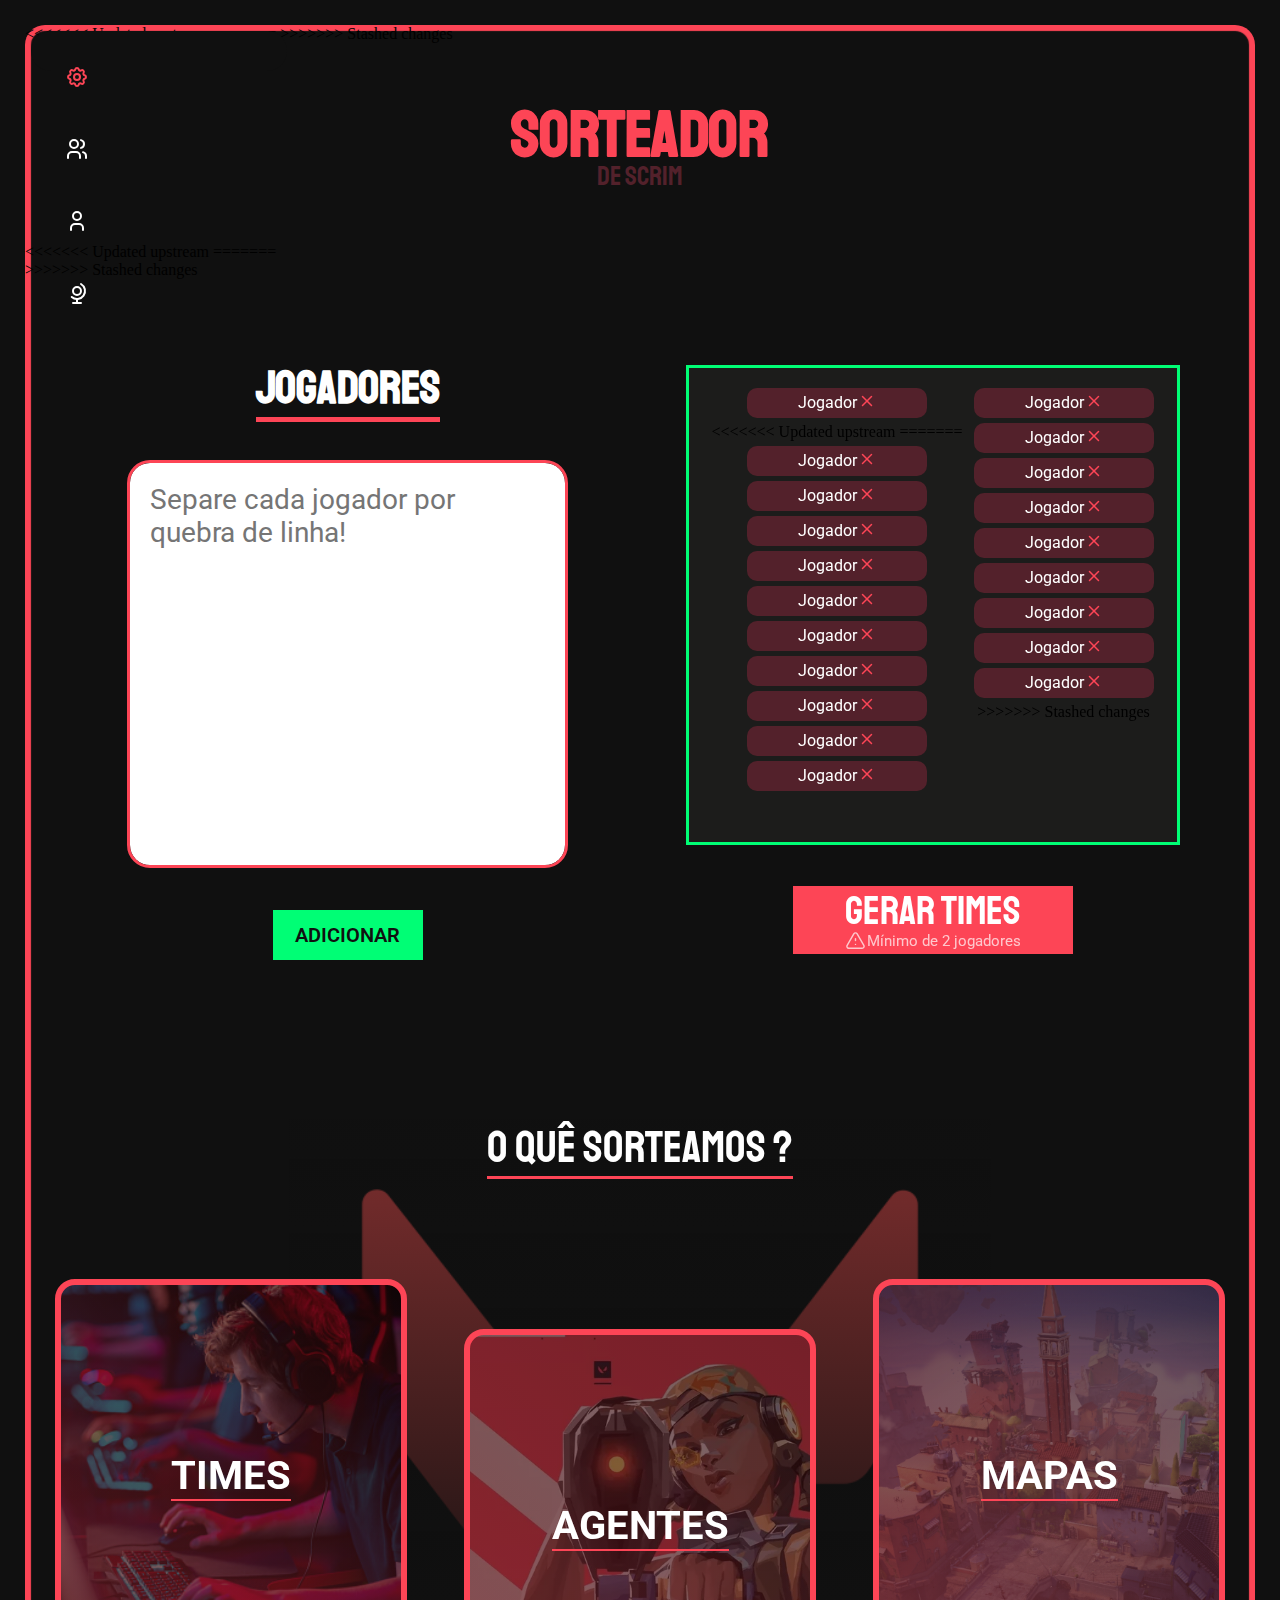
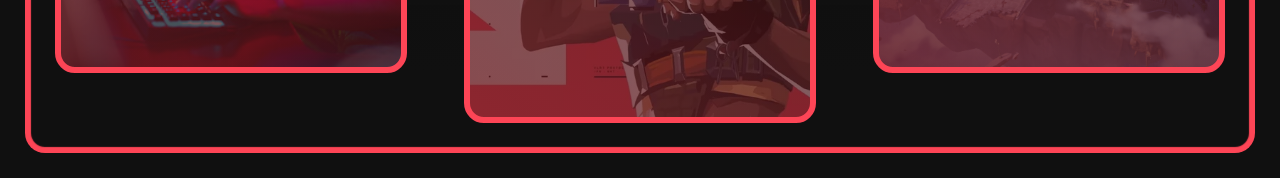
==== index.html @ 14101150 "1.3" ====
<!DOCTYPE html>
<html lang="pt-br">
<head>

<!-- Link css -->
    <link rel="stylesheet" href="styles/style.css">
<!-- link css -->    
<<<<<<< Updated upstream
=======
<!-- link js -->
    <script defer src="script.js"></script>
<!-- link js -->
>>>>>>> Stashed changes

    <meta charset="UTF-8">
    <meta http-equiv="X-UA-Compatible" content="IE=edge">
    <meta name="viewport" content="width=device-width, initial-scale=1.0">
    <title>Sorteador</title>

</head>
<body>
        <header>
            <div id="titulo">
                <h1>SORTEADOR</h1>
                <p>DE SCRIM</p>
            </div><!-- titulo -->
        </header>
<<<<<<< Updated upstream
=======

        <nav>
            <div id="menu">
                <button id="btn-mobile" >
                    <span id="hamburguer"></span>
                </button>
                <ul>
                    <li id="configuracao" class="icons">
                        <img src="Assets/icons/settings.svg" alt="ícone de configuração">
                        <p>Configurações</p>
                    </li><!-- configuracao -->
                    <li id="jogarores-menu" class="icons">
                        <a href="">
                            <img src="Assets/icons/users.svg" alt="ícone de jogadores">
                            <p>Sorteador de jogadores</p>
                        </a>
                    </li><!-- jogadores-menu -->
                    
                    <li id="agentes-menu" class="icons">
                        <a href="">
                            <img src="Assets/icons/user.svg" alt="ícone de agentes">
                            <p>Sorteador de agentes</p>
                        </a>
                    </li><!-- agentes-menu -->
                    <li id="mapas-menu" class="icons" >
                        <a href="">
                            <img src="Assets/icons/globe.svg" alt="ícone de mapa">
                            <p>Sorteador de mapas</p>
                        </a>
                    </li><!-- mapas-menu -->
                </ul>

            </div>
        </nav>

>>>>>>> Stashed changes
        <main>
            <section id="principal">
                <div id="container-jogadores">
                    <div id="add-player">
        
                        <div id="titulo-add">
                            <h2>JOGADORES</h2>
                        </div><!-- titulo-add -->
                        <div id="jogadores-add">
                            <textarea name="players-add" autofocus id="players-add" cols="30" rows="10" placeholder="Separe cada jogador por quebra de linha!"></textarea>
                        </div><!-- jogadores-add -->
                        <div id="button-add">
                            <input type="button" value="ADICIONAR">
                        </div><!-- button-add -->
                    </div><!-- add-player -->


                    <div id="player-list">
                        <div id="jogadores-adicionados">
                            <div id="grupo-jogadores">
                                <p>Jogador</p>
<<<<<<< Updated upstream
=======
                                <p>Jogador</p>
                                <p>Jogador</p>
                                <p>Jogador</p>
                                <p>Jogador</p>
                                <p>Jogador</p>
                                <p>Jogador</p>
                                <p>Jogador</p>
                                <p>Jogador</p>
                                <p>Jogador</p>
                                <p>Jogador</p>
                                <p>Jogador</p>
                                <p>Jogador</p>
                                <p>Jogador</p>
                                <p>Jogador</p>
                                <p>Jogador</p>
                                <p>Jogador</p>
                                <p>Jogador</p>
                                <p>Jogador</p>
                                <p>Jogador</p>
                                
>>>>>>> Stashed changes
                            </div><!-- grupo-jogadores-nomes -->
                        </div><!--jogadores-adicionados-->
                        <div id="button-gerar">
                            <button>
                                <p>GERAR TIMES</p>
                                <div id="button-gerar-limite">
                                    <span> <svg xmlns="http://www.w3.org/2000/svg" class="icon icon-tabler icon-tabler-alert-triangle" width="44" height="44" viewBox="0 0 24 24" stroke-width="1.5" stroke="#ffffff" fill="none" stroke-linecap="round" stroke-linejoin="round">
                                        <path stroke="none" d="M0 0h24v24H0z" fill="none"/>
                                        <path d="M12 9v2m0 4v.01" />
                                        <path d="M5 19h14a2 2 0 0 0 1.84 -2.75l-7.1 -12.25a2 2 0 0 0 -3.5 0l-7.1 12.25a2 2 0 0 0 1.75 2.75" />
                                      </svg> Mínimo de 2 jogadores</span>
                                </div>
                            </button>
                        </div>
                    </div><!-- player-list -->
                </div><!-- container-jogadores -->
            </section><!-- principal -->

            <section id="fazemos" > 
                <div id="container-fazemos">
                    <div id="titulo-fazemos">
                        <h2>O quê sorteamos ?</h2>
                    </div><!-- titulo-fazemos -->

                    <div id="cards">
                        <div id="times">
                            <div id="titulo-times">
                                <h3>TIMES</h3>
                            </div><!-- titulo-times -->
                        </div><!-- times -->
                        <div id="agentes">
                            <div id="titulo-agentes">
                                <h3>AGENTES</h3>
                            </div><!-- titulo-agentes -->
                        </div><!-- agentes -->
                        <div id="mapas">
                            <div id="titulo-mapas">
                                <h3>MAPAS</h3>
                            </div><!-- titulo-mapas -->
                        </div><!-- maps -->
                    </div><!-- cards -->


                </div><!-- container-fazemos -->
            </section><!-- fazemos -->
        </main>
</body>
</html>
---- styles/style.css ----
@charset "UTF-8";


@import url('https://fonts.googleapis.com/css2?family=Staatliches&display=swap');
/* font-family: 'Staatliches', cursive; */
@import url('https://fonts.googleapis.com/css2?family=Roboto:ital,wght@0,100;0,300;0,400;0,500;0,700;0,900;1,100;1,300;1,400;1,500;1,700;1,900&display=swap');
/* font-family: 'Roboto', sans-serif; */



:root { 
    /* palleta */
    --vermelho : #FD4556;
    --vermelho-escuro : #53212B;
    --verde : #00FE75;
    --preto : #101010;    
    --cinza : #1C1C1B;
    --preto-azulado : #20262E;

    /* fonte */
    --fonte-principal : 'Staatliches', cursive;
    --fonte-secundaria : 'Roboto', sans-serif;
}

*{
    margin: 0;
    padding: 0;
    box-sizing: border-box;
}


/* margem vermelha */

html {
    height: fit-content;
    width: 100vw;
    background-color: var(--preto);

    display: flex;
    justify-content: center;
    align-items: center;

    padding: 25px;
}

body {
    height: 100%;
    width: 100vw;

    position: relative;

    box-shadow: inset 0px 0px 1px 6px var(--vermelho);
    border-radius: 20px;

    display: flex;
    flex-direction: column;
}


/* ---- margem vermelha ---- */


/* header */

header {
    width: 100%;
    height: 200px;

    display: flex;
    align-items: center;
    justify-content: center;
}

    #titulo{
        display: flex;
        flex-direction: column;
        align-items: center;
        justify-content: center;
    }

    #titulo h1 {
        height: 65px;

        color: var(--vermelho);

        font-family: var(--fonte-principal);
        font-size: 65px;
<<<<<<< Updated upstream
=======
        font-weight: 400;
>>>>>>> Stashed changes
    }

    #titulo p {
        color: var(--vermelho-escuro);

        font-family: var(--fonte-principal);
        font-size: 27px;
    }

/* ---- header ---- */

/* nav */

nav {
    height: fit-content;
    width: fit-content;

    position: absolute;
    top: 6px;
    left: 6px;

    display: flex;
    flex-direction: row;
    align-items: center;

    border-radius: 20px;

    padding: 20px 20px;

    background-color: var(--preto);
}


nav ul{
    display: flex;
    flex-direction: column;
    align-items: flex-start;
    gap: 20px;
}

    #menu {
        display: flex;
        flex-direction: column;
        gap: 20px;

        height: 0px;

        transition: .4s;
    }

    ul a {
        display: flex;
        align-items: center;

        text-decoration: none;
        color: white;
    }

    .icons {
        display: flex;
        align-items: center;
        justify-content: center;

        color: white;
        
        font-family: var(--fonte-secundaria);
        font-size: 16px;
    } 


    .icons img {
        width: 24px;
        height: 24px;

        cursor: pointer;
        box-sizing: content-box;
        padding: 14px;

        transition: .4s;
    }

    .icons p {
        display: block;
        visibility: hidden;
    }

    .icons:hover img {
        height: 30px;
        width: 30px;


        transition: .4s;
    }

    .icons:hover p {
        font-size: 19px;

        transition: .4s;
    }

    #btn-mobile {
        display: none;
        width: 25px;
    }
    

/* ---- nav ---- */


/* main */

main {
    width: 100%;
    height: fit-content;

    padding: 80px 0px;

    display: flex;
    flex-direction: column;
    align-items: center;
    gap: 160px;
}

    /* section principal */

    #principal {
        max-width: 1920px;
        width: 100%;
        height: fit-content;

        display: flex;
        justify-content: center;
        align-items: center;
        flex-wrap: wrap;
    }

    #container-jogadores {
        max-width: 1170px;
        width: 100%;
        height: 600px;      

        display: flex;
        justify-content: center;
        align-items: center;
    }

    #add-player {
        height: 100%;
        width: 50%;

        display: flex;
        flex-direction: column;
        justify-content: center;
        align-items: center;
        gap: 41px;
    }

        #titulo-add h2{
            color: white;

            font-family: var(--fonte-principal);
            font-size: 46px;
<<<<<<< Updated upstream

            border-bottom: 5px solid var(--vermelho);
=======
            font-weight: 400;

            border-bottom: 5px solid var(--vermelho);

>>>>>>> Stashed changes
        }

        #jogadores-add textarea {
            width: 435px;
            height: 402px; 
            resize: none;

            color: rgb(78, 78, 78);

            font-size: 28px;
            font-family: var(--fonte-secundaria);
            font-weight: 400;

            padding: 20px;
            border-radius: 20px;
            border: none;
        }

        #jogadores-add textarea:focus {
            outline: 3px solid var(--vermelho);
        }

        #button-add input {
            width: 150px;
            height: 50px;

            background-color: var(--verde);
            color: var(--preto);

            font: 600 20px var(--fonte-secundaria);
            
            border: none;
            cursor: pointer;
            transition: .2s;
        }

        #button-add input:hover {
            background-color: var(--preto-azulado);
            color: white;
            transition: .2s;
        } 

        #button-add input:active {
            background-color: var(--preto);
            color: white;
            transition: .2s;
        }


    #player-list {
        height: 100%;
        width: 50%;

        display: flex;
        flex-direction: column;
        justify-content: center;
        align-items: center;
        gap: 41px;
    }
     
        #jogadores-adicionados {
            width: 494px;
            height: 480px;

            padding: 20px;

            background-color: var(--cinza);
            border: 3px solid var(--verde);
        }

        #grupo-jogadores {
            height: 100%;
            width: 100%;

            display: flex;
            flex-direction: column;
            align-items: center;
            flex-wrap: wrap;
            gap: 5px;
        }

        #grupo-jogadores p {
            width: 180px;
            min-width: 150px;
            height: 30px;

            font-family: var(--fonte-secundaria);
            font-size: 16px;

            background-color: var(--vermelho-escuro);
            color: white;

            display: flex;
            justify-content: center;
            align-items: center;

            padding: 7px;

            border-radius: 10px;

            gap: 1px;
        }

        #grupo-jogadores p::after {
            display: flex;
            align-items: center;
            justify-content: center;

            content: url(../Assets/icons/x.svg);
        }

        #grupo-jogadores img {
            height: 30px;
            width: 30px;
        }

        #button-gerar button {
            display: flex;
            flex-direction: column;
            align-items: center;
            justify-content: space-around;

            gap: 2px;

            width: 280px;
            height: 68px;

            background-color: var(--vermelho);

            border: none;
            cursor: pointer;
            transition: .2s;
        }

        #button-gerar p {
            height: 40px;

            color: white;

            font-family: var(--fonte-principal);
            font-size: 40px;
            transition: .2s;
        }

        #button-gerar span {
            display: flex;
            justify-content: center;
            align-items: center;

            color: white;

            font-weight: 400;
            font-family: var(--fonte-secundaria);
            font-size: 15px;

            opacity: 70%;
            transition: .2s;
        }

        #button-gerar svg {
            height: 23px;
            width: 23px;
            transition: .2s;
        }

        /* button hover */

        #button-gerar button:hover {
            background-color: rgb(224, 220, 211);
            transition: .2s;
        }

        #button-gerar:hover p{
<<<<<<< Updated upstream
            color: var(--preto-azulado);
            transition: .2s;
        }

        
        #button-gerar:hover span{
=======
>>>>>>> Stashed changes
            color: var(--preto-azulado);
            transition: .2s;
        }

<<<<<<< Updated upstream
=======
        
        #button-gerar:hover span{
            color: var(--preto-azulado);
            transition: .2s;
        }

>>>>>>> Stashed changes

        #button-gerar:hover svg {
            stroke: var(--preto-azulado);
            transition: .2s;
        }

        /* ---- button hover ---- */

        /* button active */

        #button-gerar button:active {
            background-color: black;
            transition: .2s;
        }

        #button-gerar:active p{
            color: white;
            transition: .2s;
        }

        
        #button-gerar:active span{
            color: white;
            transition: .2s;
        }

        #button-gerar:active svg {
            stroke: white;
            transition: .2s;
        }

        /* ---- button active ---- */

    /* ---- section principal ---- */


    /* section fazemos */

    #fazemos {
        width: 100%;
        height: fit-content;

        display: flex;
        justify-content: center;
        align-items: center;
    }


    #container-fazemos {
        height: fit-content;
        max-width: 1170px;
        width: 100%;


        gap: 100px;
        display: flex;
        flex-direction: column;
        align-items: center;
        justify-content: center;

        background: linear-gradient(0deg, #101010 , #10101088), url(../Assets/images/valorant.png);
        background-repeat: no-repeat;
        background-position: center;
        background-size: 60%;
    }

        #titulo-fazemos h2 {
            height: 60px;

            color: white;

            border-bottom: 3px solid var(--vermelho);

            font-family: var(--fonte-principal);
            font-size: 45px;
            font-weight: 400;
        }

        #cards {
            width: 100%;

            display: flex;
            align-items: center;
            justify-content: space-between;
            gap: 57px;
        }

            #times {
                height: 394px;
                width: 352px;

                display: flex;
                align-items: center;
                justify-content: center;

                background: linear-gradient(0deg, rgba(0, 0, 0, 0.33), rgba(0, 0, 0, 0.33)), linear-gradient(38.89deg, rgba(199, 52, 66, 0.7) 1.96%, rgba(0, 0, 0, 0.35) 102.38%), url(../Assets/images/player.jpg);
                background-repeat: no-repeat;
                background-position: center;
                background-size: 620px;

                border-radius: 20px;
                border: 6px solid var(--vermelho);

                transition: .8s;

                cursor: pointer;
            }

            #times:hover {
                background-size: 750px;

                transition: .8s;
            }

                #titulo-times h3{
                    color: white;

                    font-family: var(--fonte-secundaria);
                    font-size: 40px;

                    border-bottom: 2px solid var(--vermelho);

                    transition: .8s;
                }

                #times:hover > #titulo-times h3 {
<<<<<<< Updated upstream
                    font-size: 30px;
=======
                    font-size: 35px;
>>>>>>> Stashed changes
                    transition: .8s;
                }

            #agentes {
                height: 394px;
                width: 352px;

                margin-bottom: -100px;

                display: flex;
                align-items: center;
                justify-content: center;

                background: linear-gradient(0deg, rgba(0, 0, 0, 0.33), rgba(0, 0, 0, 0.33)), linear-gradient(38.89deg, rgba(199, 52, 66, 0.7) 1.96%, rgba(0, 0, 0, 0.35) 102.38%), url(../Assets/images/agent.png);
                background-repeat: no-repeat;
                background-position: center;
                background-size: 700px;

                border-radius: 20px;
                border: 6px solid var(--vermelho);

                transition: .8s;

                cursor: pointer;
            }

            #agentes:hover {
                background-size: 850px;

                transition: .8s;
            }

                #titulo-agentes h3{
                    color: white;

                    font-family: var(--fonte-secundaria);
                    font-size: 40px;

                    border-bottom: 2px solid var(--vermelho);

                    transition: .8s;
                }

                #agentes:hover > #titulo-agentes h3 {
                    font-size: 30px;
                    transition: .8s;
                }


            #mapas {
                height: 394px;
                width: 352px;

                display: flex;
                align-items: center;
                justify-content: center;

                background: linear-gradient(0deg, rgba(0, 0, 0, 0.33), rgba(0, 0, 0, 0.33)), linear-gradient(38.89deg, rgba(199, 52, 66, 0.7) 1.96%, rgba(0, 0, 0, 0.35) 102.38%), url(../Assets/images/mapa.png);
                background-repeat: no-repeat;
                background-position: center;
                background-size: 700px;

                border-radius: 20px;
                border: 6px solid var(--vermelho);

                transition: .8s;

                cursor: pointer;
            }

            #mapas:hover {
                background-size: 850px;

                transition: .8s;
            }

                #titulo-mapas h3{
                    color: white;

                    font-family: var(--fonte-secundaria);
                    font-size: 40px;

                    border-bottom: 2px solid var(--vermelho);

                    transition: .8s;
                }

                #mapas:hover > #titulo-mapas h3 {
                    font-size: 30px;
                    transition: .8s;
                }
    /* ---- section fazemos ---- */


    /* media queries */
    
    @media screen and (max-width: 1250px) {
        html {
            padding: 15px;
        }
      
        body {
            box-shadow: inset 0px 0px 1px 3px var(--vermelho);
            gap: 200px;
        }

        main {
            gap: 350px;
        }

        #principal {
            height: fit-content;
        }

        #container-jogadores {
            display: flex;
            flex-direction: column;

            gap: 40px;
        }

            #jogadores-add textarea {
                width: 100%;
                min-width: 330px;

                height: 300px;
                min-height: 300px;
            }

            #jogadores-adicionados {
                width: 100%;
                min-width: 330px;

                height: fit-content;
                min-height: 250px;
                max-height: 550px;
            }
            
                #grupo-jogadores p {
                    width: 140px;
                    min-width: 140px;
                    height: 30px;

                    font-size: 14px;
                }

    
<<<<<<< Updated upstream

=======
        #container-fazemos {
            background-size: 100%;
        }        
>>>>>>> Stashed changes

            #cards {
                flex-direction: column;
            }

                #times {
                    width: 50%;
                    min-width: 300px;
                }


                #agentes {
                    width: 50%;
                    min-width: 300px;

                    margin: 0;
                }

                #mapas {
                    width: 50%;
                    min-width: 300px;
                }



            #btn-mobile {
                display: flex;

                padding: .5rem 1rem ;

                font-size: 1rem;

                border: none;

                background: none;

                cursor: pointer;
            }    

            #hamburguer {
                width: 20px;
                transition: .4s;

                border-top: 2px solid var(--vermelho);
            }

            #hamburguer::after, #hamburguer::before {
                width: 20px;
                height: 2px;
                background-color: var(--vermelho);

                content: '';

                display: block;

                margin-top: 5px;
            }

            nav.active {
                width: 90%;
            }

            nav.active #hamburguer {
                border-top: transparent;
                transition: .4s;

                transition: .4s;
            }

            nav.active #hamburguer::before {
                transform: rotate(135deg);
                transition: .4s;
                position: relative;

                bottom: -3.5px;
            }

            nav.active #hamburguer::after {
                transform: rotate(-135deg);
                position: relative;
                transition: .4s;

                top: -3.5px;
            }

            nav ul {
                display: flex;
                flex-direction: column;
                align-items: flex-start;

                height: 0px;

                overflow-y: hidden;

                transition: .4s;
            }

            nav.active #menu {
                width: fit-content;
                height: 100%;

                transition: .4s;
            }

            nav.active ul {
                display: flex;
                align-items: flex-start;
                height: 280px;

                transition: .4s;
            }

            nav.active a {
                display: flex;
                align-items: center;
            }

            .icons p {
                visibility: visible;
            }
    }

    /* media queries */

/* ---- main ---- */
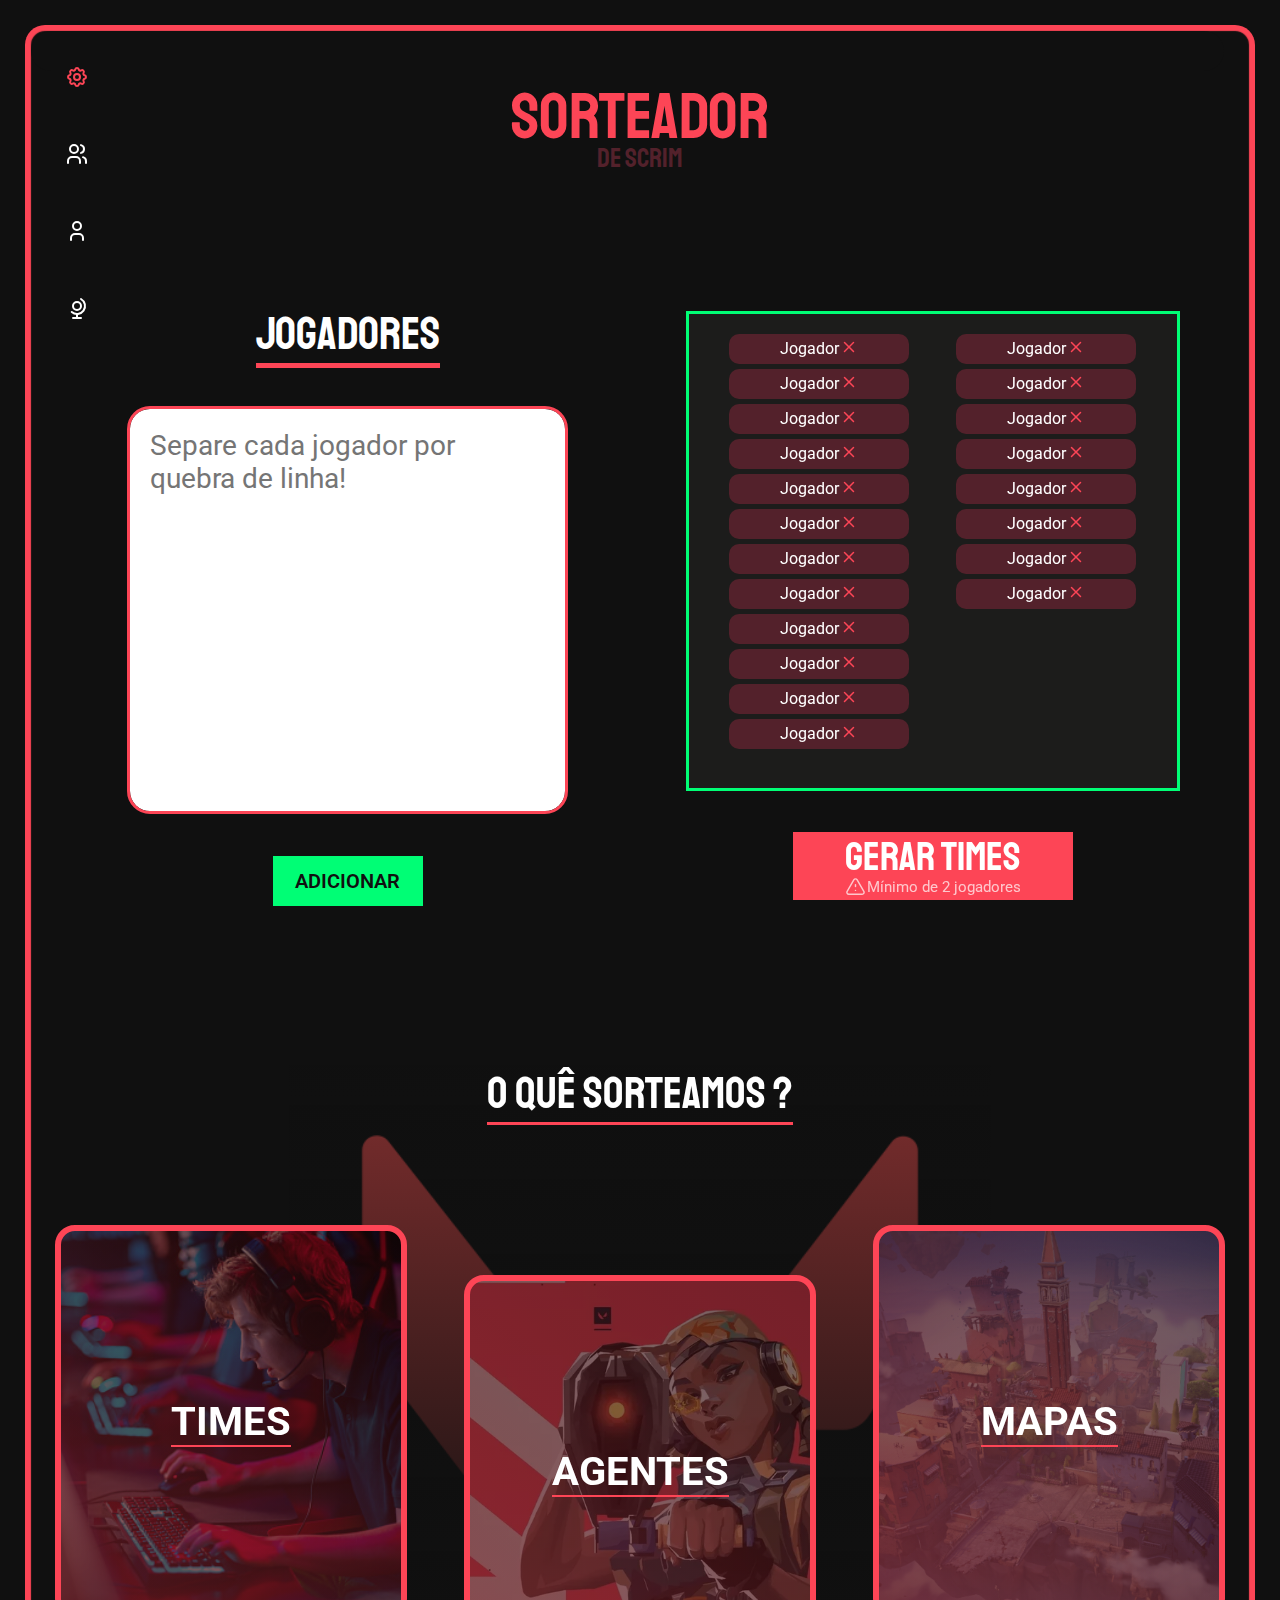
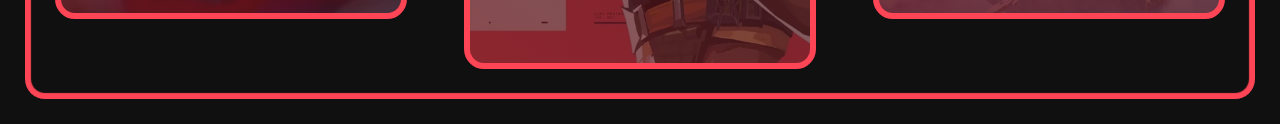
==== commit 66079930: "1.4" ====
--- a/index.html
+++ b/index.html
@@ -5,12 +5,9 @@
 <!-- Link css -->
     <link rel="stylesheet" href="styles/style.css">
 <!-- link css -->    
-<<<<<<< Updated upstream
-=======
 <!-- link js -->
     <script defer src="script.js"></script>
 <!-- link js -->
->>>>>>> Stashed changes
 
     <meta charset="UTF-8">
     <meta http-equiv="X-UA-Compatible" content="IE=edge">
@@ -25,11 +22,9 @@
                 <p>DE SCRIM</p>
             </div><!-- titulo -->
         </header>
-<<<<<<< Updated upstream
-=======
 
         <nav>
-            <div id="menu">
+            
                 <button id="btn-mobile" >
                     <span id="hamburguer"></span>
                 </button>
@@ -59,10 +54,9 @@
                     </li><!-- mapas-menu -->
                 </ul>
 
-            </div>
+            
         </nav>
 
->>>>>>> Stashed changes
         <main>
             <section id="principal">
                 <div id="container-jogadores">
@@ -84,8 +78,6 @@
                         <div id="jogadores-adicionados">
                             <div id="grupo-jogadores">
                                 <p>Jogador</p>
-<<<<<<< Updated upstream
-=======
                                 <p>Jogador</p>
                                 <p>Jogador</p>
                                 <p>Jogador</p>
@@ -106,7 +98,6 @@
                                 <p>Jogador</p>
                                 <p>Jogador</p>
                                 
->>>>>>> Stashed changes
                             </div><!-- grupo-jogadores-nomes -->
                         </div><!--jogadores-adicionados-->
                         <div id="button-gerar">
--- a/styles/style.css
+++ b/styles/style.css
@@ -33,7 +33,6 @@
 
 html {
     height: fit-content;
-    width: 100vw;
     background-color: var(--preto);
 
     display: flex;
@@ -85,10 +84,7 @@
 
         font-family: var(--fonte-principal);
         font-size: 65px;
-<<<<<<< Updated upstream
-=======
         font-weight: 400;
->>>>>>> Stashed changes
     }
 
     #titulo p {
@@ -103,22 +99,24 @@
 /* nav */
 
 nav {
-    height: fit-content;
-    width: fit-content;
+    height: 20px;
+    width: 97%;
 
     position: absolute;
     top: 6px;
     left: 6px;
 
     display: flex;
-    flex-direction: row;
-    align-items: center;
+    flex-direction: column;
+    align-items: flex-start;
+    gap: 25px;
 
     border-radius: 20px;
 
     padding: 20px 20px;
 
     background-color: var(--preto);
+    transition: .4s;
 }
 
 
@@ -126,7 +124,7 @@
     display: flex;
     flex-direction: column;
     align-items: flex-start;
-    gap: 20px;
+    gap: 25px;
 }
 
     #menu {
@@ -251,15 +249,10 @@
 
             font-family: var(--fonte-principal);
             font-size: 46px;
-<<<<<<< Updated upstream
+            font-weight: 400;
 
             border-bottom: 5px solid var(--vermelho);
-=======
-            font-weight: 400;
-
-            border-bottom: 5px solid var(--vermelho);
-
->>>>>>> Stashed changes
+
         }
 
         #jogadores-add textarea {
@@ -433,28 +426,16 @@
         }
 
         #button-gerar:hover p{
-<<<<<<< Updated upstream
             color: var(--preto-azulado);
             transition: .2s;
         }
 
-        
-        #button-gerar:hover span{
-=======
->>>>>>> Stashed changes
-            color: var(--preto-azulado);
-            transition: .2s;
-        }
-
-<<<<<<< Updated upstream
-=======
         
         #button-gerar:hover span{
             color: var(--preto-azulado);
             transition: .2s;
         }
 
->>>>>>> Stashed changes
 
         #button-gerar:hover svg {
             stroke: var(--preto-azulado);
@@ -581,11 +562,7 @@
                 }
 
                 #times:hover > #titulo-times h3 {
-<<<<<<< Updated upstream
-                    font-size: 30px;
-=======
                     font-size: 35px;
->>>>>>> Stashed changes
                     transition: .8s;
                 }
 
@@ -733,13 +710,9 @@
                 }
 
     
-<<<<<<< Updated upstream
-
-=======
         #container-fazemos {
             background-size: 100%;
         }        
->>>>>>> Stashed changes
 
             #cards {
                 flex-direction: column;
@@ -799,7 +772,10 @@
             }
 
             nav.active {
-                width: 90%;
+                width: 97%;
+                height: 400px;
+
+                transition: .4s;
             }
 
             nav.active #hamburguer {
@@ -837,12 +813,6 @@
                 transition: .4s;
             }
 
-            nav.active #menu {
-                width: fit-content;
-                height: 100%;
-
-                transition: .4s;
-            }
 
             nav.active ul {
                 display: flex;
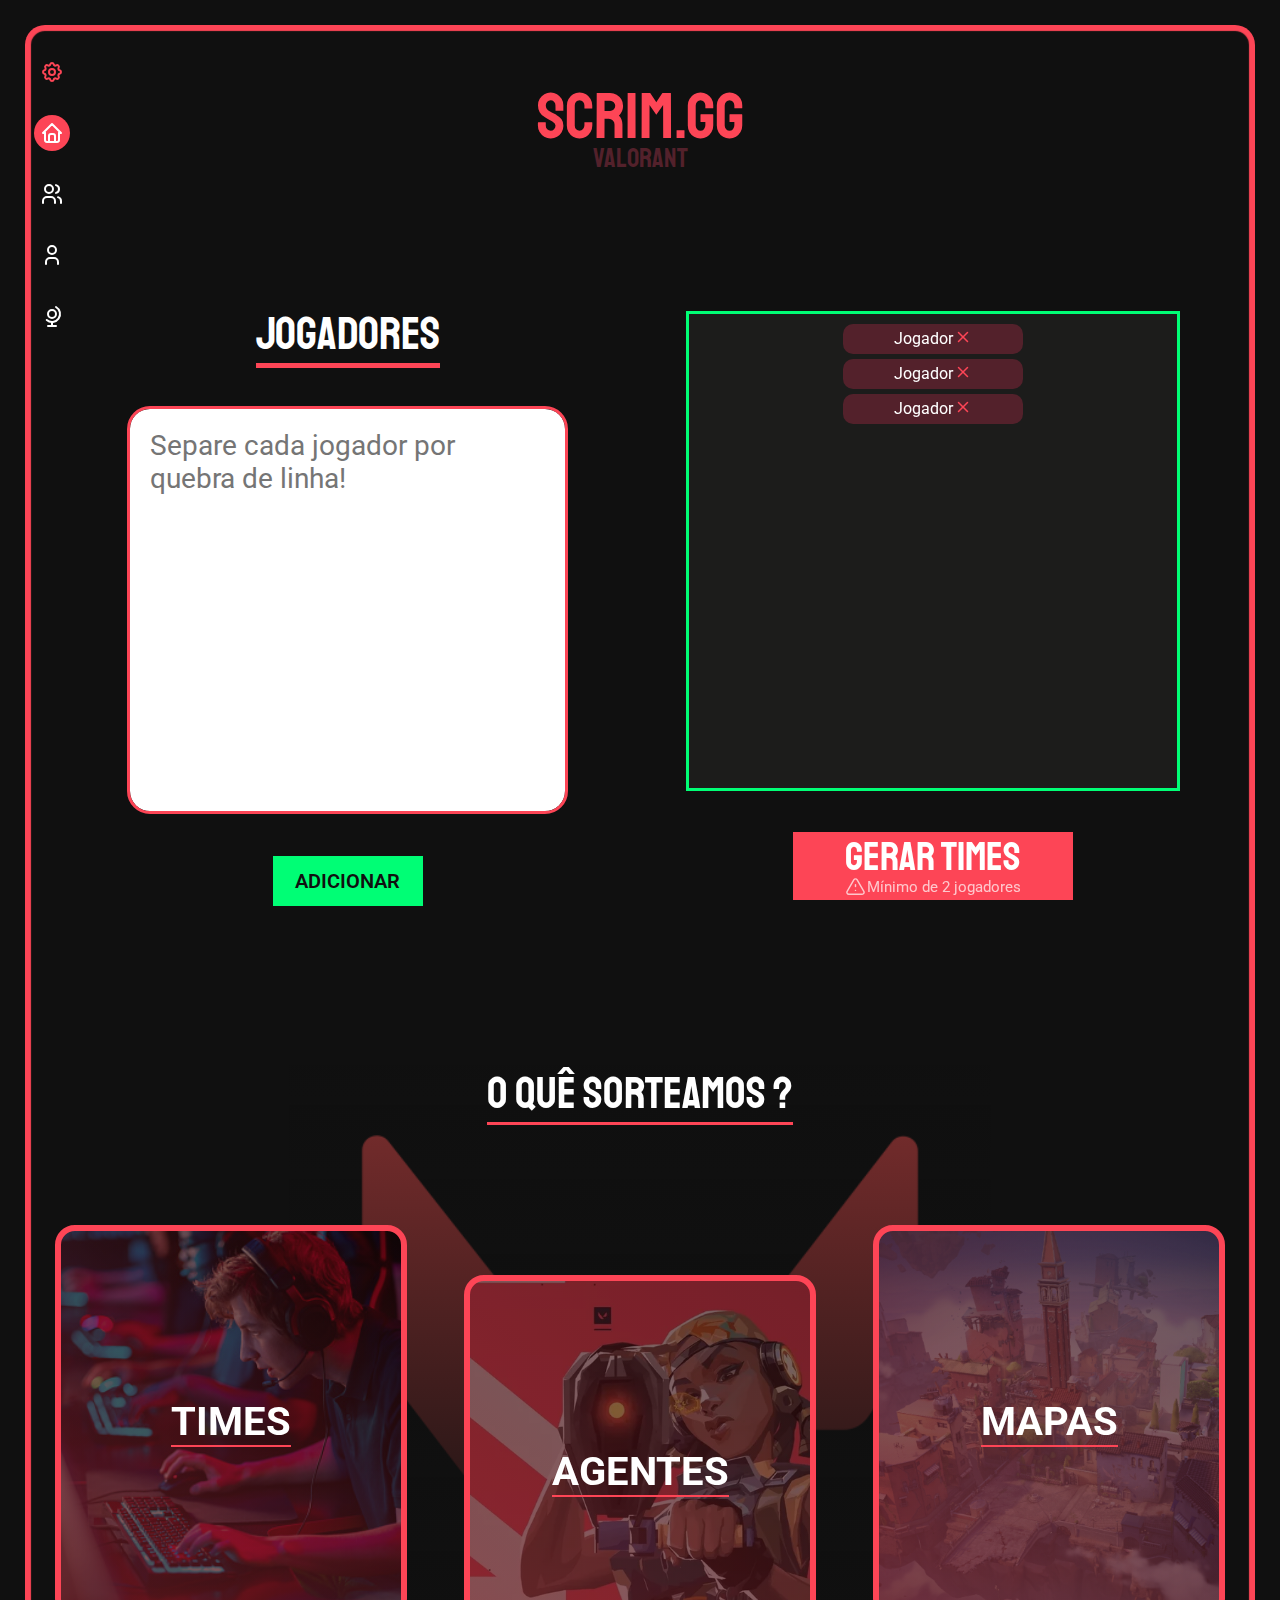
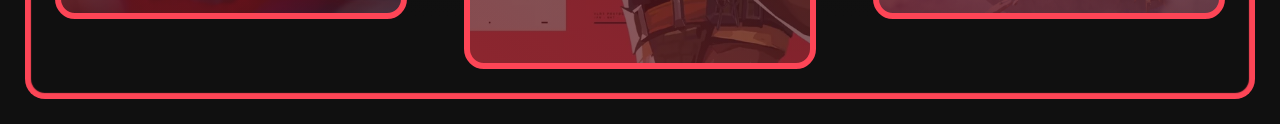
==== commit 5d64706d: "2.0" ====
--- a/index.html
+++ b/index.html
@@ -3,10 +3,10 @@
 <head>
 
 <!-- Link css -->
-    <link rel="stylesheet" href="styles/style.css">
+    <link rel="stylesheet" href="styles/Home-page.css">
 <!-- link css -->    
 <!-- link js -->
-    <script defer src="script.js"></script>
+    <script defer src="Scripts/Home-page.js"></script>
 <!-- link js -->
 
     <meta charset="UTF-8">
@@ -18,8 +18,8 @@
 <body>
         <header>
             <div id="titulo">
-                <h1>SORTEADOR</h1>
-                <p>DE SCRIM</p>
+                <h1>Scrim.gg</h1>
+                <p>Valorant</p>
             </div><!-- titulo -->
         </header>
 
@@ -33,15 +33,23 @@
                         <img src="Assets/icons/settings.svg" alt="ícone de configuração">
                         <p>Configurações</p>
                     </li><!-- configuracao -->
+
+                    <li id="inicio-menu" class="icons Selecionado"> 
+                        <a target="_self" href="index.html">
+                            <img src="Assets/icons/home.svg" alt="Ícone de página principal">
+                            <p>Início</p>
+                        </a>
+                    </li><!-- inicio-menu -->
+
                     <li id="jogarores-menu" class="icons">
-                        <a href="">
+                        <a target="_self" href="Pages/Players.html">
                             <img src="Assets/icons/users.svg" alt="ícone de jogadores">
                             <p>Sorteador de jogadores</p>
                         </a>
                     </li><!-- jogadores-menu -->
                     
                     <li id="agentes-menu" class="icons">
-                        <a href="">
+                        <a target="_self" href="Pages/Agents.html">
                             <img src="Assets/icons/user.svg" alt="ícone de agentes">
                             <p>Sorteador de agentes</p>
                         </a>
@@ -77,23 +85,6 @@
                     <div id="player-list">
                         <div id="jogadores-adicionados">
                             <div id="grupo-jogadores">
-                                <p>Jogador</p>
-                                <p>Jogador</p>
-                                <p>Jogador</p>
-                                <p>Jogador</p>
-                                <p>Jogador</p>
-                                <p>Jogador</p>
-                                <p>Jogador</p>
-                                <p>Jogador</p>
-                                <p>Jogador</p>
-                                <p>Jogador</p>
-                                <p>Jogador</p>
-                                <p>Jogador</p>
-                                <p>Jogador</p>
-                                <p>Jogador</p>
-                                <p>Jogador</p>
-                                <p>Jogador</p>
-                                <p>Jogador</p>
                                 <p>Jogador</p>
                                 <p>Jogador</p>
                                 <p>Jogador</p>
--- a/styles/Home-page.css
+++ b/styles/Home-page.css
@@ -0,0 +1,904 @@
+@charset "UTF-8";
+
+
+@import url('https://fonts.googleapis.com/css2?family=Staatliches&display=swap');
+/* font-family: 'Staatliches', cursive; */
+@import url('https://fonts.googleapis.com/css2?family=Roboto:ital,wght@0,100;0,300;0,400;0,500;0,700;0,900;1,100;1,300;1,400;1,500;1,700;1,900&display=swap');
+/* font-family: 'Roboto', sans-serif; */
+
+
+
+:root { 
+    /* palleta */
+    --vermelho : #FD4556;
+    --vermelho-escuro : #53212B;
+    --verde : #00FE75;
+    --preto : #101010;    
+    --cinza : #1C1C1B;
+    --preto-azulado : #20262E;
+
+    /* fonte */
+    --fonte-principal : 'Staatliches', cursive;
+    --fonte-secundaria : 'Roboto', sans-serif;
+}
+
+*{
+    margin: 0;
+    padding: 0;
+    box-sizing: border-box;
+}
+
+
+/* margem vermelha */
+
+html {
+    height: fit-content;
+    background-color: var(--preto);
+
+    display: flex;
+    justify-content: center;
+    align-items: center;
+
+    padding: 25px;
+}
+
+body {
+    height: 100%;
+    width: 100vw;
+
+    position: relative;
+
+    box-shadow: inset 0px 0px 1px 6px var(--vermelho);
+    border-radius: 20px;
+
+    
+    display: flex;
+    flex-direction: column;
+}
+
+
+/* ---- margem vermelha ---- */
+
+
+/* header */
+
+header {
+    width: 100%;
+    height: 200px;
+
+    display: flex;
+    align-items: center;
+    justify-content: center;
+}
+
+    #titulo{
+        display: flex;
+        flex-direction: column;
+        align-items: center;
+        justify-content: center;
+    }
+
+    #titulo h1 {
+        height: 65px;
+
+        color: var(--vermelho);
+
+        font-family: var(--fonte-principal);
+        font-size: 65px;
+        font-weight: 400;
+    }
+
+    #titulo p {
+        color: var(--vermelho-escuro);
+
+        font-family: var(--fonte-principal);
+        font-size: 27px;
+    }
+
+/* ---- header ---- */
+
+/* nav */
+
+nav {
+    height: 20px;
+    width: fit-content;
+
+    position: fixed;
+
+    top: 34px;
+    left:34px;
+
+    display: flex;
+    flex-direction: column;
+    align-items: flex-start;
+    justify-content: flex-start;
+    gap: 25px;
+
+    border-radius: 20px;
+
+    padding: 20px 0px;
+
+    background-color: transparent;
+    transition: .4s;
+}
+
+
+nav ul{
+    display: flex;
+    flex-direction: column;
+    align-items: flex-start;
+    gap: 25px;
+}
+
+    ul a {
+        display: flex;
+        align-items: center;
+
+        text-decoration: none;
+        color: rgba(255, 255, 255, 0.623);
+    }
+
+    #configuracao p {
+        color: var(--vermelho-escuro);
+    }
+
+    .Selecionado img {
+        background-color: var(--vermelho);
+        border-radius: 60%;
+    }
+
+    .Selecionado:hover img {
+        background-color: var(--vermelho-escuro);
+        border-radius: 10px;
+    }
+
+    .Selecionado a {
+        gap: 10px;
+    }
+
+    .icons {
+        display: flex;
+        align-items: center;
+        justify-content: center;
+
+        color: white;
+        
+        font-family: var(--fonte-secundaria);
+        font-size: 16px;
+
+        transition: .4s;
+    } 
+
+
+    .icons img {
+        width: 24px;
+        height: 24px;
+
+        cursor: pointer;
+        box-sizing: content-box;
+        padding: 6px;
+
+        transition: .4s;
+    }
+
+    .icons p {
+        font-size: 16px;
+
+        
+        opacity: 0%;
+
+        transition: .4s;
+    }
+
+    .icons:hover p {
+        font-size: 19px;
+
+        opacity: 100%;
+
+        transition: .4s;
+    }
+    
+
+    .icons:hover img {
+        height: 30px;
+        width: 30px;
+
+
+        transition: .4s;
+    }
+
+    
+
+    #btn-mobile {
+        display: none;
+        width: 25px;
+    }
+    
+
+/* ---- nav ---- */
+
+
+/* main */
+
+main {
+    width: 100%;
+    height: fit-content;
+
+    padding: 80px 0px;
+
+    display: flex;
+    flex-direction: column;
+    align-items: center;
+    gap: 160px;
+}
+
+    /* section principal */
+
+    #principal {
+        max-width: 1920px;
+        width: 100%;
+        height: fit-content;
+
+        display: flex;
+        justify-content: center;
+        align-items: center;
+        flex-wrap: wrap;
+    }
+
+    #container-jogadores {
+        max-width: 1170px;
+        width: 100%;
+        height: 600px;      
+
+        display: flex;
+        justify-content: center;
+        align-items: center;
+    }
+
+    #add-player {
+        height: 100%;
+        width: 50%;
+
+        display: flex;
+        flex-direction: column;
+        justify-content: center;
+        align-items: center;
+        gap: 41px;
+    }
+
+        #titulo-add h2{
+            color: white;
+
+            font-family: var(--fonte-principal);
+            font-size: 46px;
+            font-weight: 400;
+
+            border-bottom: 5px solid var(--vermelho);
+
+        }
+
+        #jogadores-add textarea {
+            width: 435px;
+            height: 402px; 
+            resize: none;
+
+            color: rgb(78, 78, 78);
+
+            font-size: 28px;
+            font-family: var(--fonte-secundaria);
+            font-weight: 400;
+
+            padding: 20px;
+            border-radius: 20px;
+            border: none;
+        }
+
+        #jogadores-add textarea:focus {
+            outline: 3px solid var(--vermelho);
+        }
+
+        #button-add input {
+            width: 150px;
+            height: 50px;
+
+            background-color: var(--verde);
+            color: var(--preto);
+
+            font: 600 20px var(--fonte-secundaria);
+            
+            border: none;
+            cursor: pointer;
+            transition: .2s;
+        }
+
+        #button-add input:hover {
+            background-color: var(--preto-azulado);
+            color: white;
+            transition: .2s;
+        } 
+
+        #button-add input:active {
+            background-color: var(--preto);
+            color: white;
+            transition: .2s;
+        }
+
+
+    #player-list {
+        height: 100%;
+        width: 50%;
+
+        display: flex;
+        flex-direction: column;
+        justify-content: center;
+        align-items: center;
+        gap: 41px;
+    }
+     
+        #jogadores-adicionados {
+            width: 494px;
+            height: 480px;
+
+            padding: 10px 0px;
+
+            background-color: var(--cinza);
+            border: 3px solid var(--verde);
+        }
+
+        #grupo-jogadores {
+            height: 100%;
+            width: 100%;
+
+            display: flex;
+            flex-direction: column;
+            align-items: center;
+            flex-wrap: wrap;
+            gap: 5px;
+        }
+
+        #grupo-jogadores p {
+            width: 180px;
+            min-width: 150px;
+            height: 30px;
+
+            font-family: var(--fonte-secundaria);
+            font-size: 16px;
+
+            background-color: var(--vermelho-escuro);
+            color: white;
+
+            display: flex;
+            justify-content: center;
+            align-items: center;
+
+            padding: 7px;
+
+            border-radius: 10px;
+
+            gap: 1px;
+        }
+
+        #grupo-jogadores p::after {
+            display: flex;
+            align-items: center;
+            justify-content: center;
+
+            content: url(../Assets/icons/x.svg);
+        }
+
+        #grupo-jogadores img {
+            height: 30px;
+            width: 30px;
+        }
+
+        #button-gerar button {
+            display: flex;
+            flex-direction: column;
+            align-items: center;
+            justify-content: space-around;
+
+            gap: 2px;
+
+            width: 280px;
+            height: 68px;
+
+            background-color: var(--vermelho);
+
+            border: none;
+            cursor: pointer;
+            transition: .2s;
+        }
+
+        #button-gerar p {
+            height: 40px;
+
+            color: white;
+
+            font-family: var(--fonte-principal);
+            font-size: 40px;
+            transition: .2s;
+        }
+
+        #button-gerar span {
+            display: flex;
+            justify-content: center;
+            align-items: center;
+
+            color: white;
+
+            font-weight: 400;
+            font-family: var(--fonte-secundaria);
+            font-size: 15px;
+
+            opacity: 70%;
+            transition: .2s;
+        }
+
+        #button-gerar svg {
+            height: 23px;
+            width: 23px;
+            transition: .2s;
+        }
+
+        /* button hover */
+
+        #button-gerar button:hover {
+            background-color: rgb(224, 220, 211);
+            transition: .2s;
+        }
+
+        #button-gerar:hover p{
+            color: var(--preto-azulado);
+            transition: .2s;
+        }
+
+        
+        #button-gerar:hover span{
+            color: var(--preto-azulado);
+            transition: .2s;
+        }
+
+
+        #button-gerar:hover svg {
+            stroke: var(--preto-azulado);
+            transition: .2s;
+        }
+
+        /* ---- button hover ---- */
+
+        /* button active */
+
+        #button-gerar button:active {
+            background-color: black;
+            transition: .2s;
+        }
+
+        #button-gerar:active p{
+            color: white;
+            transition: .2s;
+        }
+
+        
+        #button-gerar:active span{
+            color: white;
+            transition: .2s;
+        }
+
+        #button-gerar:active svg {
+            stroke: white;
+            transition: .2s;
+        }
+
+        /* ---- button active ---- */
+
+    /* ---- section principal ---- */
+
+
+    /* section fazemos */
+
+    #fazemos {
+        width: 100%;
+        height: fit-content;
+
+        display: flex;
+        justify-content: center;
+        align-items: center;
+    }
+
+
+    #container-fazemos {
+        height: fit-content;
+        max-width: 1170px;
+        width: 100%;
+
+
+        gap: 100px;
+        display: flex;
+        flex-direction: column;
+        align-items: center;
+        justify-content: center;
+
+        background: linear-gradient(0deg, #101010 , #10101088), url(../Assets/images/valorant.png);
+        background-repeat: no-repeat;
+        background-position: center;
+        background-size: 60%;
+    }
+
+        #titulo-fazemos h2 {
+            height: 60px;
+
+            color: white;
+
+            border-bottom: 3px solid var(--vermelho);
+
+            font-family: var(--fonte-principal);
+            font-size: 45px;
+            font-weight: 400;
+        }
+
+        #cards {
+            width: 100%;
+
+            display: flex;
+            align-items: center;
+            justify-content: space-between;
+            gap: 57px;
+        }
+
+            #times {
+                height: 394px;
+                width: 352px;
+
+                display: flex;
+                align-items: center;
+                justify-content: center;
+
+                background: linear-gradient(0deg, rgba(0, 0, 0, 0.33), rgba(0, 0, 0, 0.33)), linear-gradient(38.89deg, rgba(199, 52, 66, 0.7) 1.96%, rgba(0, 0, 0, 0.35) 102.38%), url(../Assets/images/player.jpg);
+                background-repeat: no-repeat;
+                background-position: center;
+                background-size: 620px;
+
+                border-radius: 20px;
+                border: 6px solid var(--vermelho);
+
+                transition: .8s;
+
+                cursor: pointer;
+            }
+
+            #times:hover {
+                background-size: 750px;
+
+                transition: .8s;
+            }
+
+                #titulo-times h3{
+                    color: white;
+
+                    font-family: var(--fonte-secundaria);
+                    font-size: 40px;
+
+                    border-bottom: 2px solid var(--vermelho);
+
+                    transition: .8s;
+                }
+
+                #times:hover > #titulo-times h3 {
+                    font-size: 35px;
+                    transition: .8s;
+                }
+
+            #agentes {
+                height: 394px;
+                width: 352px;
+
+                margin-bottom: -100px;
+
+                display: flex;
+                align-items: center;
+                justify-content: center;
+
+                background: linear-gradient(0deg, rgba(0, 0, 0, 0.33), rgba(0, 0, 0, 0.33)), linear-gradient(38.89deg, rgba(199, 52, 66, 0.7) 1.96%, rgba(0, 0, 0, 0.35) 102.38%), url(../Assets/images/agent.png);
+                background-repeat: no-repeat;
+                background-position: center;
+                background-size: 700px;
+
+                border-radius: 20px;
+                border: 6px solid var(--vermelho);
+
+                transition: .8s;
+
+                cursor: pointer;
+            }
+
+            #agentes:hover {
+                background-size: 850px;
+
+                transition: .8s;
+            }
+
+                #titulo-agentes h3{
+                    color: white;
+
+                    font-family: var(--fonte-secundaria);
+                    font-size: 40px;
+
+                    border-bottom: 2px solid var(--vermelho);
+
+                    transition: .8s;
+                }
+
+                #agentes:hover > #titulo-agentes h3 {
+                    font-size: 30px;
+                    transition: .8s;
+                }
+
+
+            #mapas {
+                height: 394px;
+                width: 352px;
+
+                display: flex;
+                align-items: center;
+                justify-content: center;
+
+                background: linear-gradient(0deg, rgba(0, 0, 0, 0.33), rgba(0, 0, 0, 0.33)), linear-gradient(38.89deg, rgba(199, 52, 66, 0.7) 1.96%, rgba(0, 0, 0, 0.35) 102.38%), url(../Assets/images/mapa.png);
+                background-repeat: no-repeat;
+                background-position: center;
+                background-size: 700px;
+
+                border-radius: 20px;
+                border: 6px solid var(--vermelho);
+
+                transition: .8s;
+
+                cursor: pointer;
+            }
+
+            #mapas:hover {
+                background-size: 850px;
+
+                transition: .8s;
+            }
+
+                #titulo-mapas h3{
+                    color: white;
+
+                    font-family: var(--fonte-secundaria);
+                    font-size: 40px;
+
+                    border-bottom: 2px solid var(--vermelho);
+
+                    transition: .8s;
+                }
+
+                #mapas:hover > #titulo-mapas h3 {
+                    font-size: 30px;
+                    transition: .8s;
+                }
+    /* ---- section fazemos ---- */
+
+
+    /* media queries */
+    
+    @media screen and (max-width: 1250px) {
+        html {
+            padding: 15px;
+        }
+      
+        body {
+            box-shadow: inset 0px 0px 1px 3px var(--vermelho);
+        }
+
+        main {
+            gap: 200px;
+        }
+
+        #principal {
+            height: fit-content;
+        }
+
+        #container-jogadores {
+            height: fit-content;
+
+            display: flex;
+            flex-direction: column;
+
+            gap: 40px;
+        }
+
+        #add-player {
+            width: 85%;
+        }
+
+            #jogadores-add textarea {
+                width: 100%;
+                min-width: 330px;
+
+                height: fit-content;
+                min-height: 300px;
+            }
+
+            #jogadores-adicionados {
+                width: 100%;
+                min-width: 330px;
+
+                height: fit-content;
+                min-height: 250px;
+                max-height: 550px;
+            }
+            
+
+                #grupo-jogadores {
+                    max-height: 550px;
+                    width: 100%;
+                }
+
+                #grupo-jogadores p {
+                    
+
+                    width: 140px;
+                    min-width: 140px;
+                    height: 30px;
+
+                    font-size: 14px;
+                }
+
+    
+        #container-fazemos {
+            background: none;
+        }        
+
+            #cards {
+                flex-direction: column;
+    
+            }
+
+                #times {
+                    width: 50%;
+                    min-width: 300px;
+                }
+
+
+                #agentes {
+                    width: 50%;
+                    min-width: 300px;
+
+                    margin: 0;
+                }
+
+                #mapas {
+                    width: 50%;
+                    min-width: 300px;
+                }
+
+
+
+
+
+           
+
+
+        nav {
+            top: 10px;
+            left: 20px;
+        }
+
+            nav.active {
+                width : 300px;
+                height: 400px;
+                padding: 0px 20px;
+
+                top: 30px;
+
+                z-index: 2000;
+
+                background-color: var(--preto);
+
+                transition: .4s;
+            }
+
+
+            #hamburguer::before, #hamburguer::after {
+                transform: rotate(0deg);
+
+                transition: .4s;
+            }
+
+            nav.active #hamburguer {
+                border-top: transparent;
+                transition: .4s;
+
+                transition: .4s;
+            }
+
+            nav.active #hamburguer::before {
+                transform: rotate(135deg);
+                transition: .4s;
+                position: relative;
+
+                bottom: -3.5px;
+            }
+
+            nav.active #hamburguer::after {
+                transform: rotate(-135deg);
+                position: relative;
+                transition: .4s;
+
+                top: -3.5px;
+            }
+
+            nav ul {
+                display: flex;
+                flex-direction: column;
+                align-items: flex-start;
+
+
+                height: 0px;
+
+                overflow-y: hidden;
+
+                transition: .4s;
+            }
+
+
+            nav.active ul {
+                display: flex;
+                align-items: flex-start;
+                height: 280px;
+
+                transition: .4s;
+            }
+
+            nav.active a {
+                display: flex;
+                align-items: center;
+            }
+
+            #btn-mobile {
+                display: flex;
+                align-items: center;
+                justify-content: center;
+
+                padding: .5rem 1rem ;
+
+                font-size: 1rem;
+
+                border: none;
+
+                background: var(--preto);
+                border-radius: 10px;
+                padding: 20px 15px;
+
+                box-sizing: content-box;
+
+                cursor: pointer;
+            }    
+
+            #hamburguer {
+                width: 20px;
+                transition: .4s;
+
+                border-top: 2px solid var(--vermelho);
+            }
+
+            #hamburguer::after, #hamburguer::before {
+                width: 20px;
+                height: 2px;
+                background-color: var(--vermelho);
+
+                content: '';
+
+                display: block;
+
+                margin-top: 5px;
+            }
+
+            .icons p {
+                opacity: 100%;
+            }
+    }
+
+    /* media queries */
+
+/* ---- main ---- */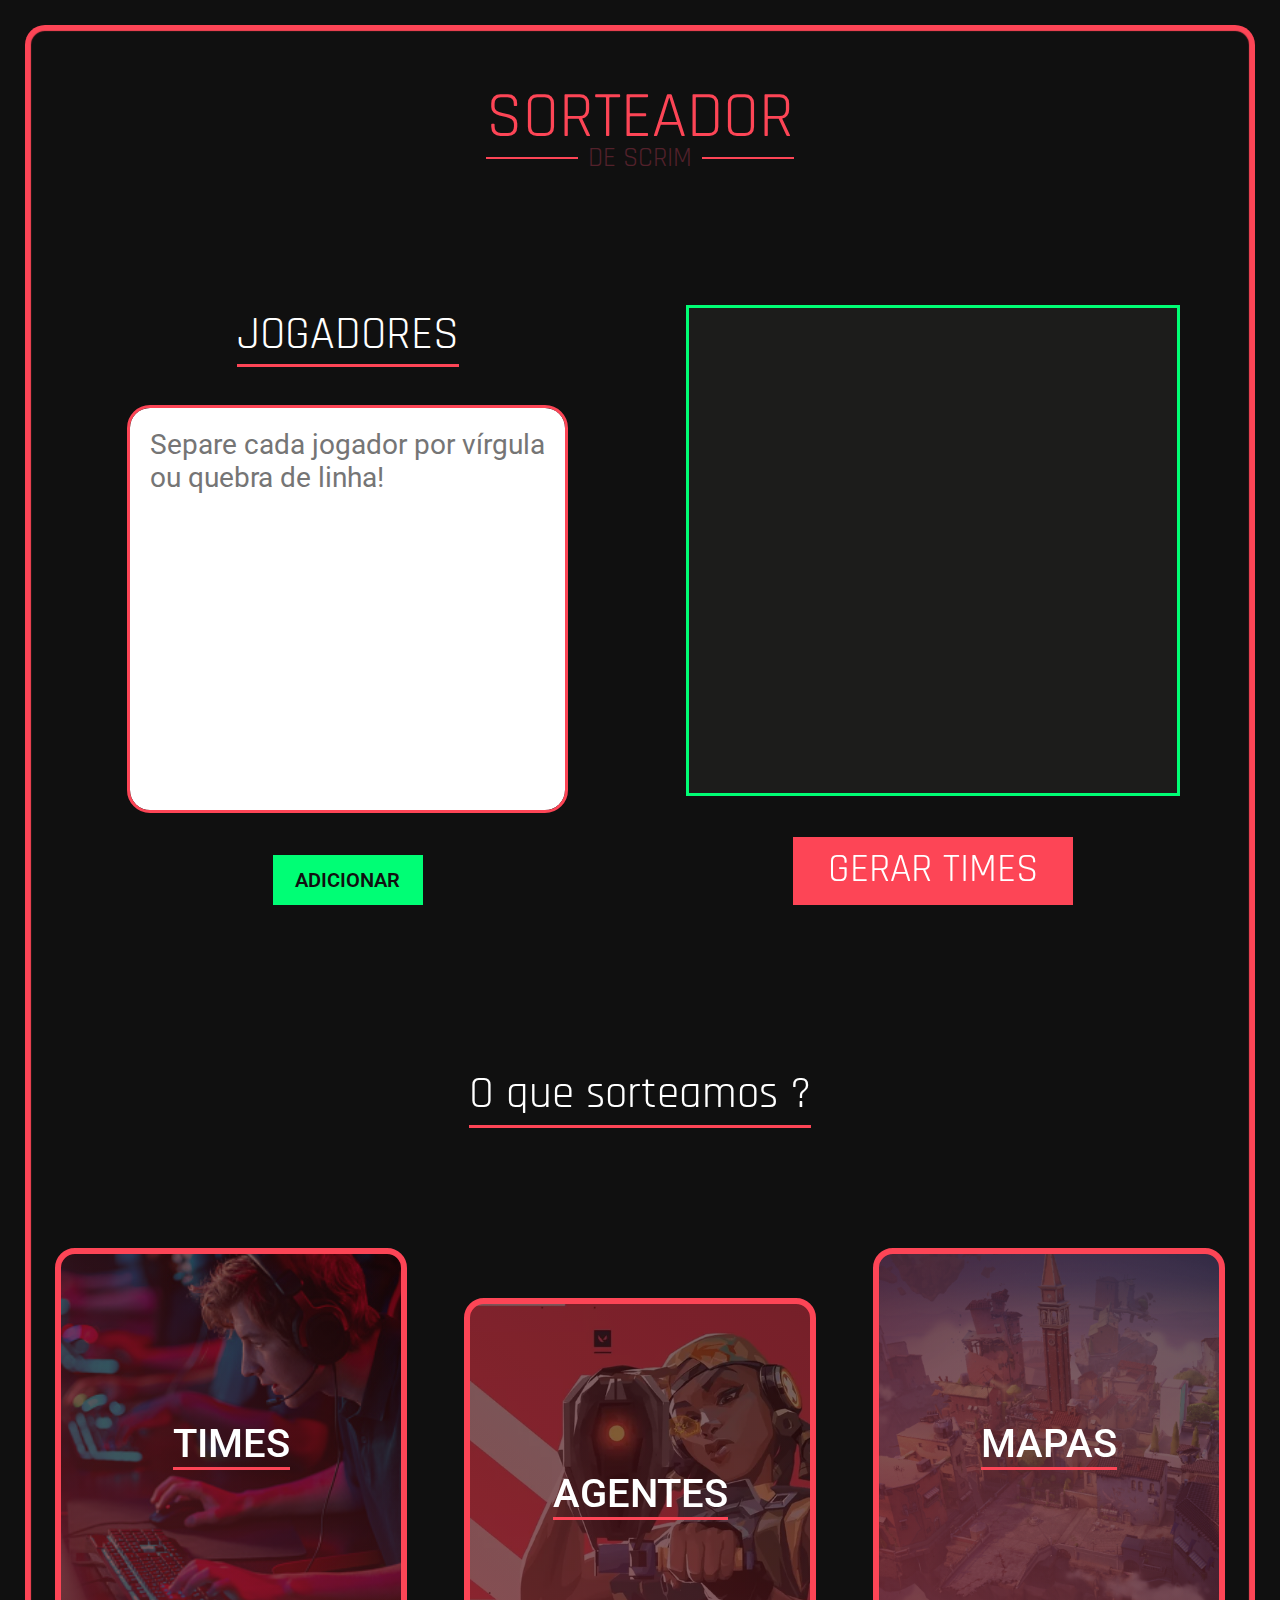
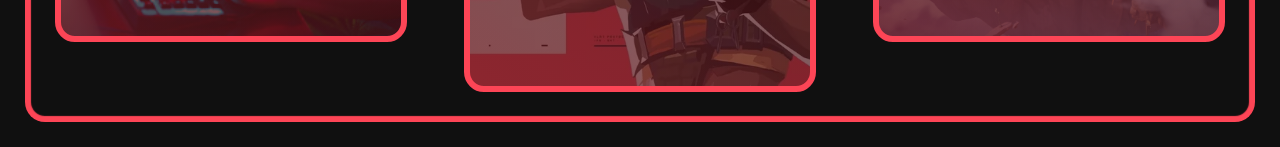
==== commit becd0f5b: "adicionar players" ====
--- a/index.html
+++ b/index.html
@@ -1,139 +1,89 @@
 <!DOCTYPE html>
 <html lang="pt-br">
-<head>
-
-<!-- Link css -->
-    <link rel="stylesheet" href="styles/Home-page.css">
-<!-- link css -->    
-<!-- link js -->
-    <script defer src="Scripts/Home-page.js"></script>
-<!-- link js -->
-
+<head>    
     <meta charset="UTF-8">
     <meta http-equiv="X-UA-Compatible" content="IE=edge">
     <meta name="viewport" content="width=device-width, initial-scale=1.0">
-    <title>Sorteador</title>
+    <title>Scrim Maker - Valorant</title>
+    <link rel="shortcut icon" href="Assets/icons/favicon.ico" type="image/x-icon">
 
+    <link rel="stylesheet" href="styles/style.css">
+    <script src="./scripts/script.js" defer></script>
 </head>
 <body>
-        <header>
-            <div id="titulo">
-                <h1>Scrim.gg</h1>
-                <p>Valorant</p>
-            </div><!-- titulo -->
-        </header>
-
-        <nav>
-            
-                <button id="btn-mobile" >
-                    <span id="hamburguer"></span>
-                </button>
-                <ul>
-                    <li id="configuracao" class="icons">
-                        <img src="Assets/icons/settings.svg" alt="ícone de configuração">
-                        <p>Configurações</p>
-                    </li><!-- configuracao -->
-
-                    <li id="inicio-menu" class="icons Selecionado"> 
-                        <a target="_self" href="index.html">
-                            <img src="Assets/icons/home.svg" alt="Ícone de página principal">
-                            <p>Início</p>
-                        </a>
-                    </li><!-- inicio-menu -->
-
-                    <li id="jogarores-menu" class="icons">
-                        <a target="_self" href="Pages/Players.html">
-                            <img src="Assets/icons/users.svg" alt="ícone de jogadores">
-                            <p>Sorteador de jogadores</p>
-                        </a>
-                    </li><!-- jogadores-menu -->
-                    
-                    <li id="agentes-menu" class="icons">
-                        <a target="_self" href="Pages/Agents.html">
-                            <img src="Assets/icons/user.svg" alt="ícone de agentes">
-                            <p>Sorteador de agentes</p>
-                        </a>
-                    </li><!-- agentes-menu -->
-                    <li id="mapas-menu" class="icons" >
-                        <a href="">
-                            <img src="Assets/icons/globe.svg" alt="ícone de mapa">
-                            <p>Sorteador de mapas</p>
-                        </a>
-                    </li><!-- mapas-menu -->
-                </ul>
-
-            
-        </nav>
-
-        <main>
-            <section id="principal">
-                <div id="container-jogadores">
-                    <div id="add-player">
-        
-                        <div id="titulo-add">
-                            <h2>JOGADORES</h2>
-                        </div><!-- titulo-add -->
-                        <div id="jogadores-add">
-                            <textarea name="players-add" autofocus id="players-add" cols="30" rows="10" placeholder="Separe cada jogador por quebra de linha!"></textarea>
-                        </div><!-- jogadores-add -->
-                        <div id="button-add">
-                            <input type="button" value="ADICIONAR">
-                        </div><!-- button-add -->
-                    </div><!-- add-player -->
+    <header>
+        <div id="titulo">
+            <h1>SORTEADOR</h1>
+            <p>DE SCRIM</p>
+        </div><!-- titulo -->
+    </header>
+    <main>
+        <section id="principal">
+            <div id="container-jogadores">
+                <div id="add-player">
+    
+                    <div id="titulo-add" class="underscore">
+                        <h2>JOGADORES</h2>
+                    </div><!-- titulo-add -->
+                    <div id="jogadores-add">
+                        <textarea name="players-add" autofocus id="players-add" cols="30" rows="10" placeholder="Separe cada jogador por vírgula ou quebra de linha!"></textarea>
+                    </div><!-- jogadores-add -->
+                    <div id="button-add">
+                        <input type="button" value="ADICIONAR">
+                    </div><!-- button-add -->
+                </div><!-- add-player -->
 
 
-                    <div id="player-list">
-                        <div id="jogadores-adicionados">
-                            <div id="grupo-jogadores">
-                                <p>Jogador</p>
-                                <p>Jogador</p>
-                                <p>Jogador</p>
-                                
-                            </div><!-- grupo-jogadores-nomes -->
-                        </div><!--jogadores-adicionados-->
-                        <div id="button-gerar">
-                            <button>
-                                <p>GERAR TIMES</p>
-                                <div id="button-gerar-limite">
-                                    <span> <svg xmlns="http://www.w3.org/2000/svg" class="icon icon-tabler icon-tabler-alert-triangle" width="44" height="44" viewBox="0 0 24 24" stroke-width="1.5" stroke="#ffffff" fill="none" stroke-linecap="round" stroke-linejoin="round">
-                                        <path stroke="none" d="M0 0h24v24H0z" fill="none"/>
-                                        <path d="M12 9v2m0 4v.01" />
-                                        <path d="M5 19h14a2 2 0 0 0 1.84 -2.75l-7.1 -12.25a2 2 0 0 0 -3.5 0l-7.1 12.25a2 2 0 0 0 1.75 2.75" />
-                                      </svg> Mínimo de 2 jogadores</span>
-                                </div>
-                            </button>
-                        </div>
-                    </div><!-- player-list -->
-                </div><!-- container-jogadores -->
-            </section><!-- principal -->
+                <div id="player-list">
+                    <div id="jogadores-adicionados">
+                        <div id="grupo-jogadores">
+                        </div><!-- grupo-jogadores-nomes -->
+                    </div><!--jogadores-adicionados-->
+                    <div id="button-gerar">
+                        <button>
+                            <p>GERAR TIMES</p>
+                            <div id="button-gerar-limite">
+                                <span id="minimo-jogadores">
+                                    <svg xmlns="http://www.w3.org/2000/svg" class="icon icon-tabler icon-tabler-alert-triangle" width="44" height="44" viewBox="0 0 24 24" stroke-width="1.5" stroke="#ffffff" fill="none" stroke-linecap="round" stroke-linejoin="round">
+                                    <path stroke="none" d="M0 0h24v24H0z" fill="none"/>
+                                    <path d="M12 9v2m0 4v.01" />
+                                    <path d="M5 19h14a2 2 0 0 0 1.84 -2.75l-7.1 -12.25a2 2 0 0 0 -3.5 0l-7.1 12.25a2 2 0 0 0 1.75 2.75" />
+                                    </svg>
+                                    Mínimo de 2 jogadores
+                                </span>
+                            </div>
+                        </button>
+                    </div>
+                </div><!-- player-list -->
+            </div><!-- container-jogadores -->
+        </section><!-- principal -->
 
-            <section id="fazemos" > 
-                <div id="container-fazemos">
-                    <div id="titulo-fazemos">
-                        <h2>O quê sorteamos ?</h2>
-                    </div><!-- titulo-fazemos -->
+        <section id="fazemos" > 
+            <div id="container-fazemos">
+                <div id="titulo-fazemos" class="underscore">
+                    <h2>O que sorteamos ?</h2>
+                </div><!-- titulo-fazemos -->
 
-                    <div id="cards">
-                        <div id="times">
-                            <div id="titulo-times">
-                                <h3>TIMES</h3>
-                            </div><!-- titulo-times -->
-                        </div><!-- times -->
-                        <div id="agentes">
-                            <div id="titulo-agentes">
-                                <h3>AGENTES</h3>
-                            </div><!-- titulo-agentes -->
-                        </div><!-- agentes -->
-                        <div id="mapas">
-                            <div id="titulo-mapas">
-                                <h3>MAPAS</h3>
-                            </div><!-- titulo-mapas -->
-                        </div><!-- maps -->
-                    </div><!-- cards -->
+                <div id="cards-container">
+                    <div class="card times">
+                        <div class="card-titulo underscore">
+                            <h3>TIMES</h3>
+                        </div><!-- titulo-times -->
+                    </div><!-- times -->
+                    <div class="card agentes">
+                        <div class="card-titulo underscore">
+                            <h3>AGENTES</h3>
+                        </div><!-- titulo-agentes -->
+                    </div><!-- agentes -->
+                    <div class="card mapas">
+                        <div class="card-titulo underscore">
+                            <h3>MAPAS</h3>
+                        </div><!-- titulo-mapas -->
+                    </div><!-- maps -->
+                </div><!-- cards -->
 
-
-                </div><!-- container-fazemos -->
-            </section><!-- fazemos -->
-        </main>
+            </div><!-- container-fazemos -->
+        </section><!-- fazemos -->
+    </main>
 </body>
 </html>--- a/styles/style.css
+++ b/styles/style.css
@@ -0,0 +1,551 @@
+@charset "UTF-8";
+
+@import url(minireset.css); /* reset for css */
+
+@import url('https://fonts.googleapis.com/css2?family=Staatliches&display=swap');
+/* font-family: 'Staatliches', cursive; */
+
+@import url('https://fonts.googleapis.com/css2?family=Roboto:ital,wght@0,100;0,300;0,400;0,500;0,700;0,900;1,100;1,300;1,400;1,500;1,700;1,900&display=swap');
+/* font-family: 'Roboto', sans-serif; */
+
+@import url('https://fonts.googleapis.com/css2?family=Rajdhani:wght@700&display=swap');
+/* font-family: 'Rajdhani', sans-serif; */
+
+:root { 
+    /* palleta */
+    --vermelho : #FD4556;
+    --vermelho-escuro : #53212B;
+    --verde : #00FE75;
+    --preto : #101010;    
+    --cinza : #1C1C1B;
+    --preto-azulado : #20262E;
+
+    /* fonte */
+    --fonte-principal : 'Rajdhani', cursive;
+    --fonte-secundaria : 'Roboto', sans-serif;
+}
+
+/* margem vermelha */
+
+html {
+    height: fit-content;
+    background-color: var(--preto);
+
+    display: flex;
+    justify-content: center;
+    align-items: center;
+
+    padding: 25px;
+}
+
+body {
+    height: 100%;
+    width: 100vw;
+
+    box-shadow: inset 0px 0px 1px 6px var(--vermelho);
+    border-radius: 20px;
+
+    display: flex;
+    flex-direction: column;
+}
+
+.underscore {
+    border-bottom: 3px solid var(--vermelho);
+}
+
+/* ---- margem vermelha ---- */
+
+
+/* header */
+
+header {
+    width: 100%;
+    height: 200px;
+
+    display: flex;
+    align-items: center;
+    justify-content: center;
+}
+
+    #titulo{
+        display: flex;
+        flex-direction: column;
+        align-items: center;
+        justify-content: center;
+        position: relative;
+        width: fit-content;
+        user-select: none;
+    }
+
+    #titulo h1 {
+        --altura: 65px;
+        height: var(--altura);
+        font-size: var(--altura);
+
+        color: var(--vermelho);
+
+        font-family: var(--fonte-principal);
+        
+    }
+
+    #titulo p {
+        color: var(--vermelho-escuro);
+
+        font-family: var(--fonte-principal);
+        font-size: 27px;
+    }
+    #titulo p::before,
+    #titulo p::after {
+        position: absolute;
+        content: "";
+        height: 2px;
+        width: 30%;
+        background-color: #FD4556;
+    }
+
+    #titulo p::after {
+        bottom: 16px;
+        left: 0;
+    }
+
+    #titulo p::before {
+        bottom: 16px;
+        right: 0;
+    }
+
+/* ---- header ---- */
+
+/* main */
+
+main {
+    width: 100%;
+    height: fit-content;
+
+    padding: 80px 0px;
+
+    display: flex;
+    flex-direction: column;
+    align-items: center;
+    gap: 160px;
+}
+
+    /* section principal */
+
+    #principal {
+        max-width: 1920px;
+        width: 100%;
+        height: fit-content;
+
+        display: flex;
+        justify-content: center;
+        align-items: center;
+        flex-wrap: wrap;
+    }
+
+    #container-jogadores {
+        max-width: 1170px;
+        width: 100%;
+        height: 600px;      
+
+        display: flex;
+        justify-content: center;
+        align-items: center;
+    }
+
+    #add-player {
+        height: 100%;
+        width: 50%;
+
+        display: flex;
+        flex-direction: column;
+        justify-content: center;
+        align-items: center;
+        gap: 41px;
+    }
+
+        #titulo-add h2{
+            color: white;
+
+            font-family: var(--fonte-principal);
+            font-size: 46px;
+        }
+
+        #jogadores-add textarea {
+            width: 435px;
+            height: 402px; 
+            resize: none;
+
+            color: rgb(78, 78, 78);
+
+            font-size: 28px;
+            font-family: var(--fonte-secundaria);
+            font-weight: 400;
+
+            padding: 20px;
+            border-radius: 20px;
+            border: none;
+        }
+
+        #jogadores-add textarea:focus {
+            outline: 3px solid var(--vermelho);
+        }
+
+        #button-add input {
+            width: 150px;
+            height: 50px;
+
+            background-color: var(--verde);
+            color: var(--preto);
+
+            font: 600 20px var(--fonte-secundaria);
+            
+            border: none;
+            cursor: pointer;
+            transition: .2s;
+        }
+
+        #button-add input:hover {
+            background-color: var(--preto-azulado);
+            color: white;
+            transition: .2s;
+        } 
+
+        #button-add input:active {
+            background-color: var(--preto);
+            color: white;
+            transition: .2s;
+        }
+
+
+    #player-list {
+        height: 100%;
+        width: 50%;
+
+        display: flex;
+        flex-direction: column;
+        justify-content: center;
+        align-items: center;
+        gap: 41px;
+    }
+
+        .insuficiente {
+            border: 3px solid var(--vermelho) !important; 
+            transition: .4s ease-in-out;
+        }
+     
+        #jogadores-adicionados {
+            width: 494px;
+            height: 596px;
+
+            padding: 20px;
+
+            background-color: var(--cinza);
+            border: 3px solid var(--verde);
+
+            transition: .4s ease-in-out;
+        }
+
+        #grupo-jogadores {
+            height: 100%;
+            width: 100%;
+
+            display: flex;
+            flex-direction: column;
+            align-items: center;
+            flex-wrap: wrap;
+            gap: 5px;
+        }
+
+        #grupo-jogadores p {
+            min-width: 171px;
+            height: 50px;
+
+            font-family: var(--fonte-secundaria);
+            font-size: 17px;
+            text-transform: uppercase;
+
+            background-color: var(--vermelho-escuro);
+            color: white;
+
+            display: flex;
+            justify-content: center;
+            align-items: center;
+            gap: 1px;
+
+            padding: 7px;
+
+            border-radius: 10px;
+            transition: .4s ease;
+        }
+
+        #grupo-jogadores p:hover::after {
+            content: url(../Assets/icons/x.svg);
+            cursor: pointer;
+            transition: .4s ease;
+        }
+
+        #grupo-jogadores img {
+            height: 30px;
+            width: 30px;
+        }
+
+        #button-gerar button {
+            display: flex;
+            flex-direction: column;
+            align-items: center;
+            justify-content: space-around;
+
+            gap: 2px;
+
+            width: 280px;
+            height: 68px;
+
+            background-color: var(--vermelho);
+
+            border: none;
+            cursor: pointer;
+            transition: .2s;
+        }
+
+        #button-gerar p {
+            height: 40px;
+
+            color: white;
+
+            font-family: var(--fonte-principal);
+            font-size: 40px;
+            transition: .2s;
+        }
+
+        #minimo-jogadores {
+            display: none;
+            justify-content: center;
+            align-items: center;
+
+            color: white;
+
+            font-weight: 400;
+            font-family: var(--fonte-secundaria);
+            font-size: 15px;
+
+            opacity: 70%;
+            transition: .2s;
+        }
+
+        #minimo-jogadores svg {
+            height: 23px;
+            width: 23px;
+            transition: .2s;
+        }
+
+        /* button hover */
+
+        #button-gerar button:hover {
+            background-color: rgb(224, 220, 211);
+            transition: .2s;
+        }
+
+        #button-gerar:hover span,
+        #button-gerar:hover p {
+            color: var(--preto-azulado);
+            transition: .2s;
+        }
+
+        #button-gerar:hover svg {
+            stroke: var(--preto-azulado);
+            transition: .2s;
+        }
+
+        /* ---- button hover ---- */
+
+        /* button active */
+
+        #button-gerar button:active {
+            background-color: black;
+            transition: .2s;
+        }
+
+        #button-gerar:active p,
+        #button-gerar:active span {
+            color: white;
+            transition: .2s;
+        }
+
+        #button-gerar:active svg {
+            stroke: white;
+            transition: .2s;
+        }
+
+        /* ---- button active ---- */
+
+    /* ---- section principal ---- */
+
+
+    /* section fazemos */
+
+    #fazemos {
+        width: 100%;
+        height: fit-content;
+
+        display: flex;
+        justify-content: center;
+        align-items: center;
+    }
+
+    #container-fazemos {
+        height: fit-content;
+        max-width: 1170px;
+        width: 100%;
+
+
+        gap: 120px;
+        display: flex;
+        flex-direction: column;
+        align-items: center;
+        justify-content: center;
+    }
+
+        #titulo-fazemos h2 {
+            height: 60px;
+
+            color: white;
+
+            font-family: var(--fonte-principal);
+            font-size: 45px;
+        }
+
+        #cards-container {
+            width: 100%;
+
+            display: flex;
+            align-items: center;
+            justify-content: space-between;
+            gap: 57px;
+        }
+            .times {
+                background: linear-gradient(0deg, rgba(0, 0, 0, 0.33), rgba(0, 0, 0, 0.33)), linear-gradient(38.89deg, rgba(199, 52, 66, 0.7) 1.96%, rgba(0, 0, 0, 0.35) 102.38%), url(../Assets/images/player.jpg);
+            }
+            
+            .agentes {
+                background: linear-gradient(0deg, rgba(0, 0, 0, 0.33), rgba(0, 0, 0, 0.33)), linear-gradient(38.89deg, rgba(199, 52, 66, 0.7) 1.96%, rgba(0, 0, 0, 0.35) 102.38%), url(../Assets/images/agent.png);
+                
+                margin-bottom: -100px;
+            }
+            
+            .mapas {
+                background: linear-gradient(0deg, rgba(0, 0, 0, 0.33), rgba(0, 0, 0, 0.33)), linear-gradient(38.89deg, rgba(199, 52, 66, 0.7) 1.96%, rgba(0, 0, 0, 0.35) 102.38%), url(../Assets/images/mapa.png);
+
+            }
+
+            .card {
+                height: 394px;
+                width: 352px;
+
+                display: flex;
+                align-items: center;
+                justify-content: center;
+
+                background-repeat: no-repeat;
+                background-position: center;
+                background-size: 700px;
+
+                border-radius: 20px;
+                border: 6px solid var(--vermelho);
+
+                transition: .8s;
+
+                cursor: pointer;
+            }
+
+            .card:hover {
+                background-size: 850px;
+
+                transition: .8s;
+            }
+
+                .card-titulo h3{
+                    color: white;
+
+                    font-family: var(--fonte-secundaria);
+                    font-size: 40px;
+                    font-weight: 500;
+
+                    transition: .8s;
+                }
+
+                .card:hover > .card-titulo h3 {
+                    font-size: 35px;
+                    transition: .8s;
+                }
+
+    /* ---- section fazemos ---- */
+
+
+    /* media queries */
+    
+    @media screen and (max-width: 1250px) {
+        html {
+            padding: 15px;
+        }
+      
+        body {
+            box-shadow: inset 0px 0px 1px 3px var(--vermelho);
+            gap: 200px;
+        }
+
+        main {
+            gap: 350px;
+        }
+
+        #principal {
+            height: fit-content;
+        }
+
+        #container-jogadores {
+            display: flex;
+            flex-direction: column;
+
+            gap: 40px;
+        }
+
+            #jogadores-add textarea {
+                width: 100%;
+                min-width: 330px;
+
+                height: 300px;
+                min-height: 300px;
+            }
+
+            #jogadores-adicionados {
+                width: 100%;
+                min-width: 330px;
+
+                height: fit-content;
+                min-height: 250px;
+                max-height: 550px;
+            }
+            
+                #grupo-jogadores p {
+                    min-width: 171px;
+                    height: 30px;
+
+                    font-size: 14px;
+                }
+
+            #cards-container {
+                flex-direction: column;
+            }
+
+                .agentes {
+                    margin: 0;
+                }
+
+                .card {
+                    width: 50%;
+                    min-width: 300px;
+                }
+    }
+
+    /* media queries */
+
+/* ---- main ---- */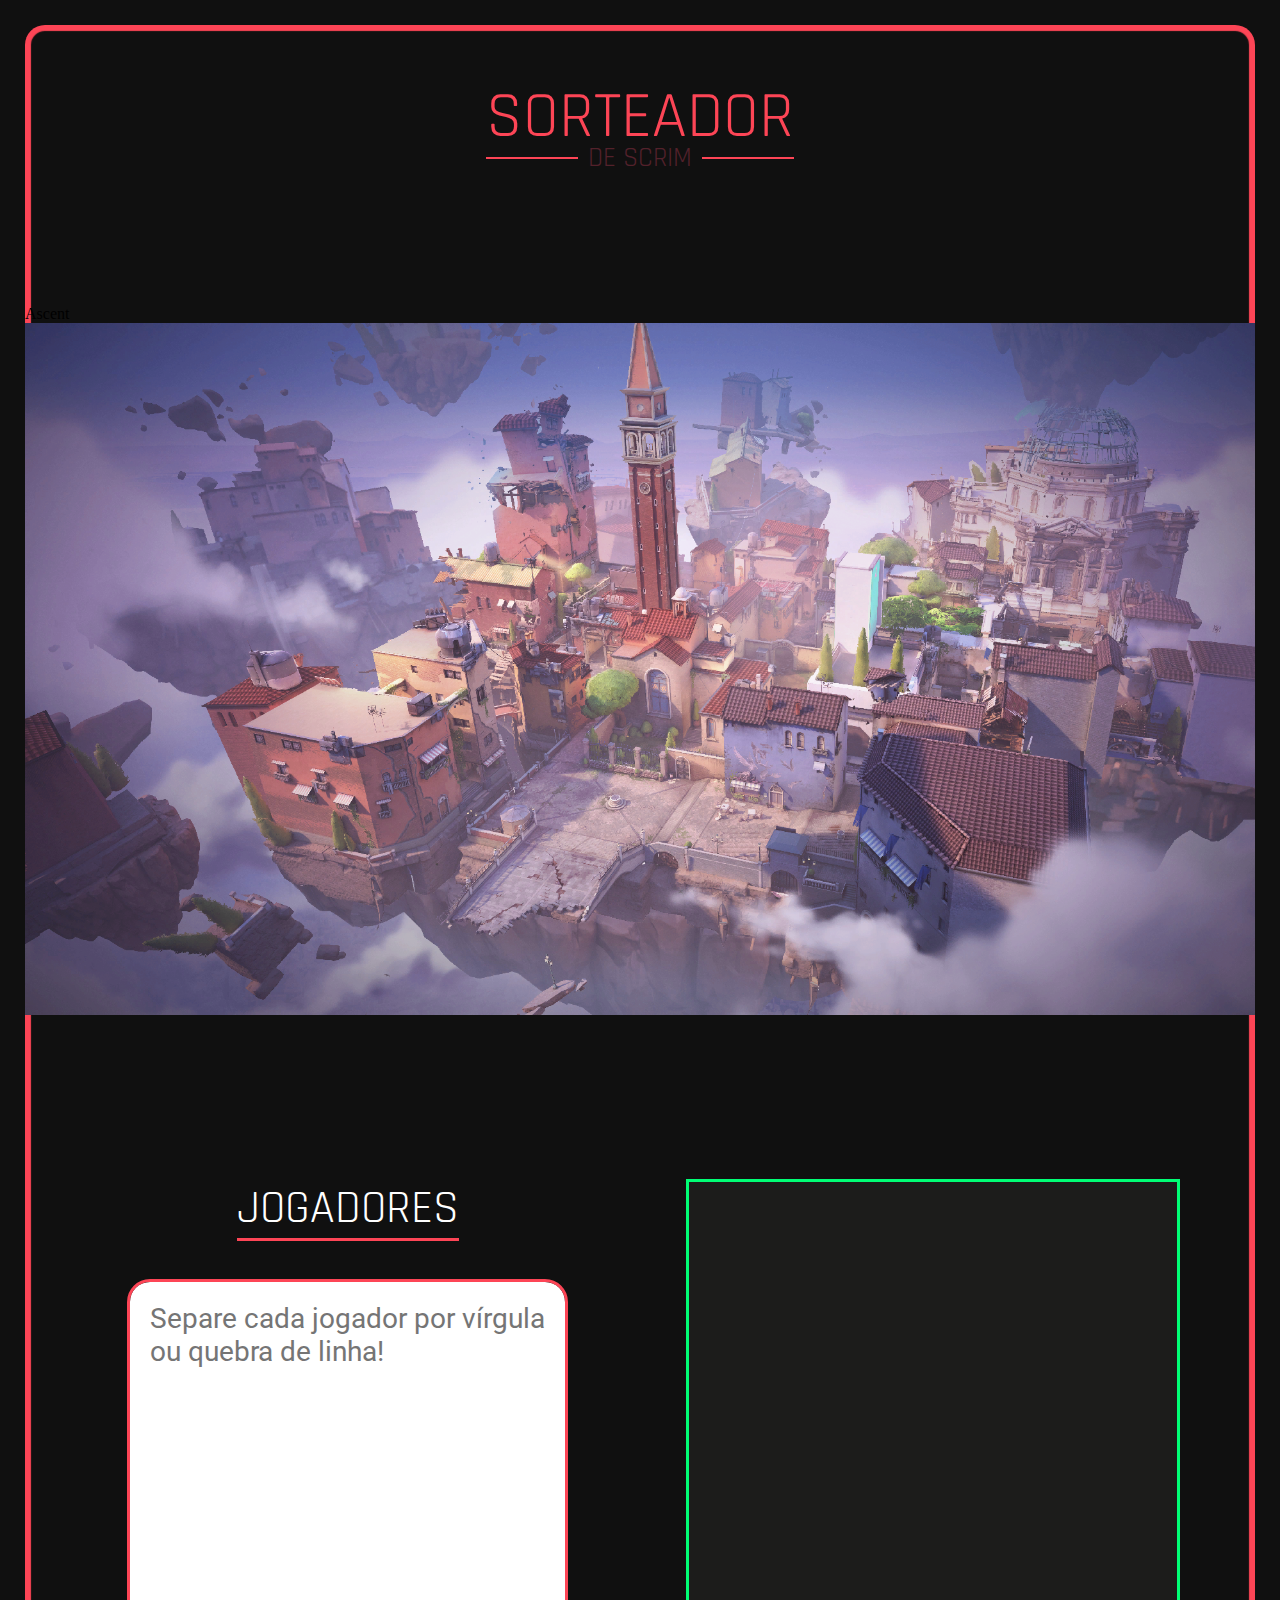
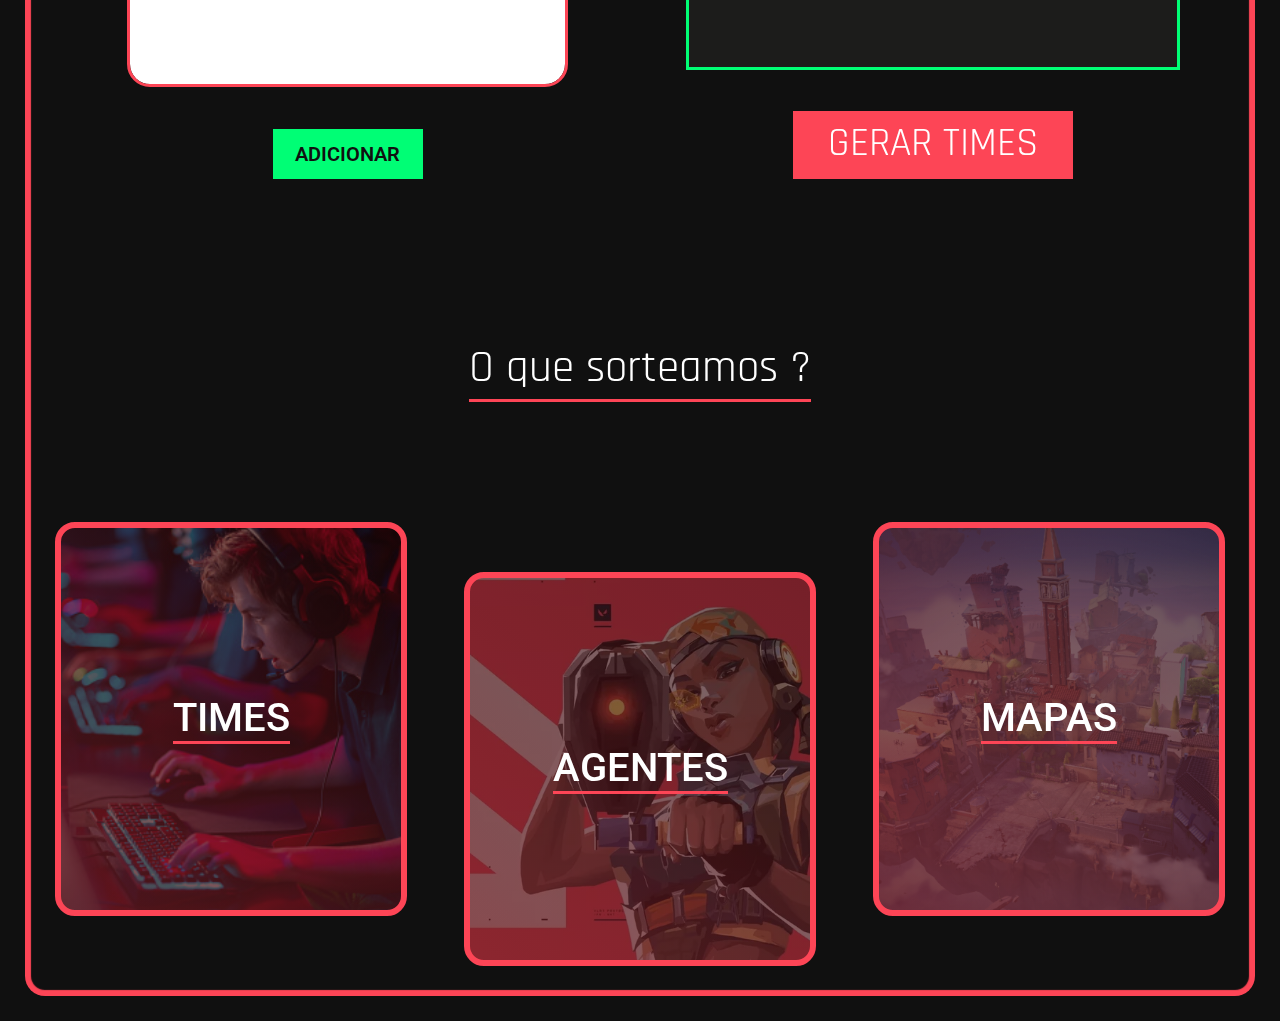
==== commit 29c0aad0: "imagens" ====
--- a/index.html
+++ b/index.html
@@ -18,6 +18,12 @@
         </div><!-- titulo -->
     </header>
     <main>
+        <section id="tsete-agentes">
+            <div class="mapa">
+                <h3>Ascent</h3>
+                <img src="Assets/images/maps/Ascent.png" alt="Ascent">
+            </div>
+        </section>
         <section id="principal">
             <div id="container-jogadores">
                 <div id="add-player">
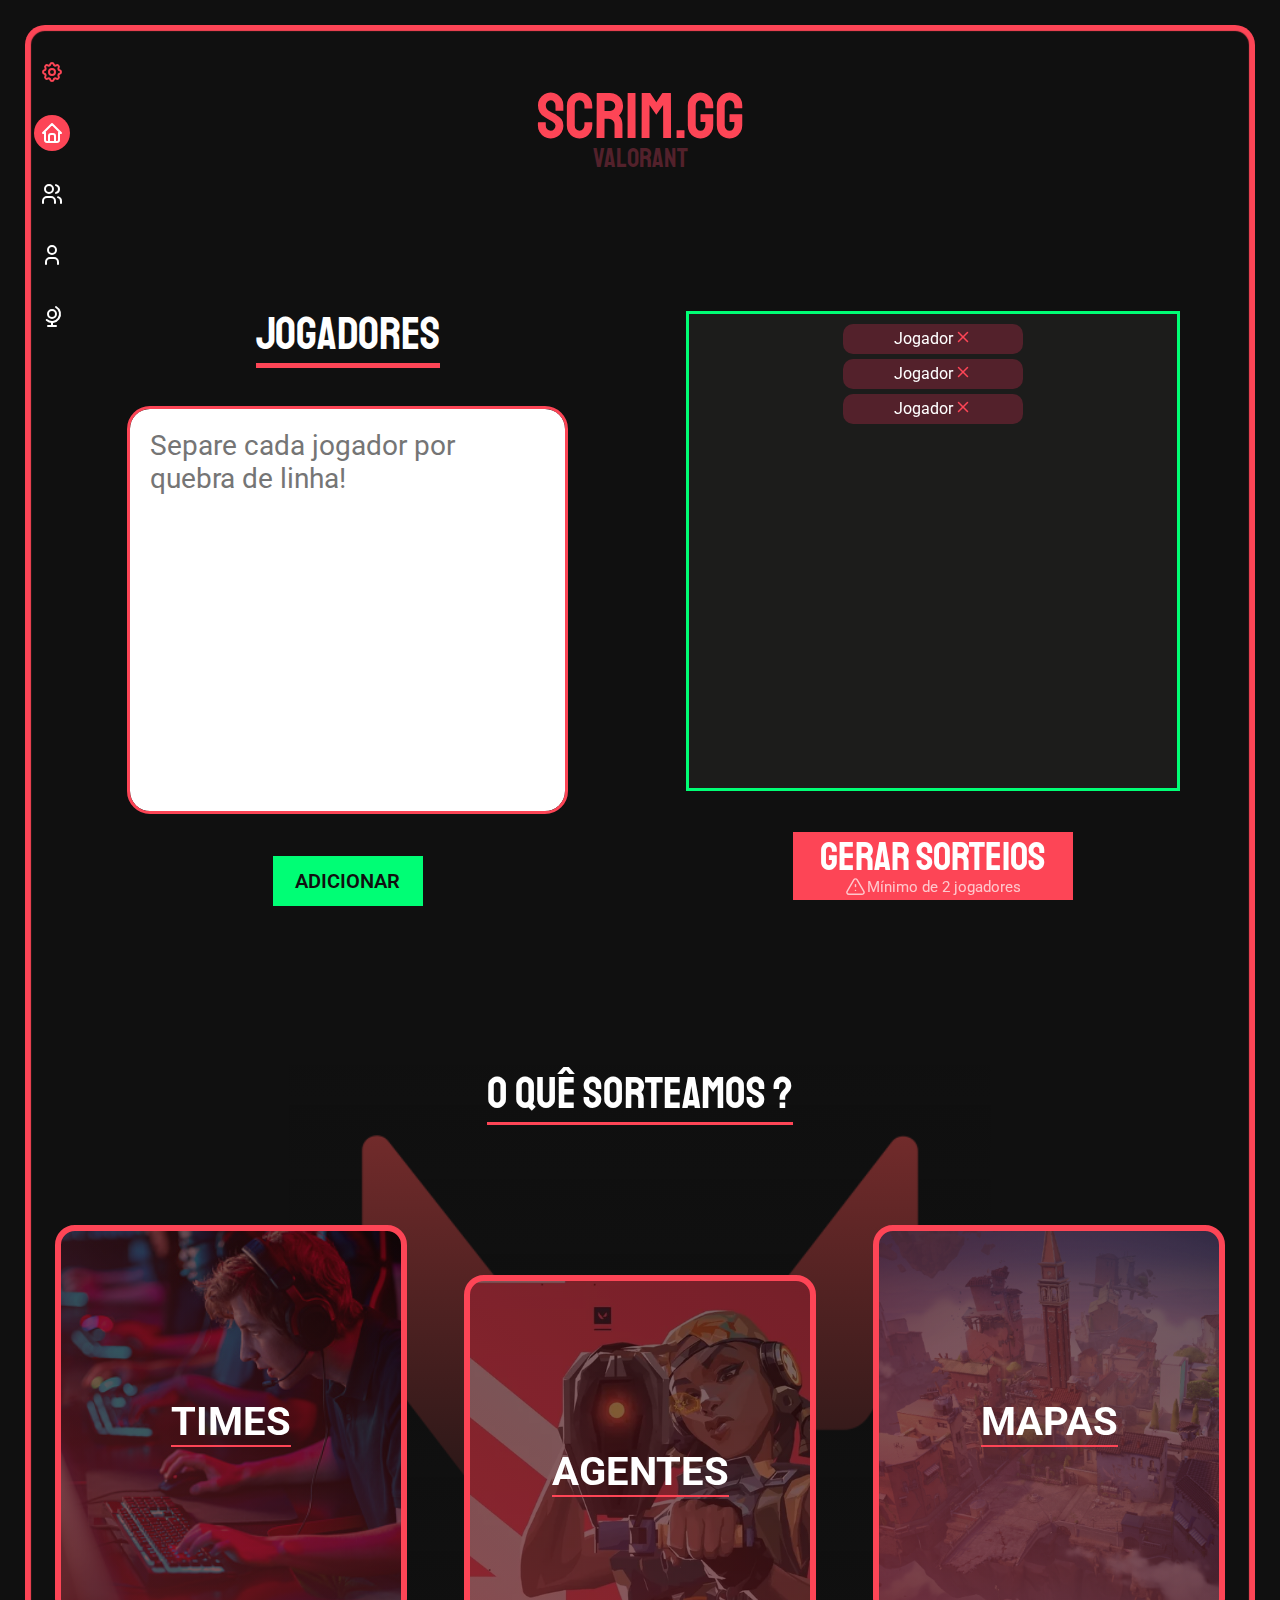
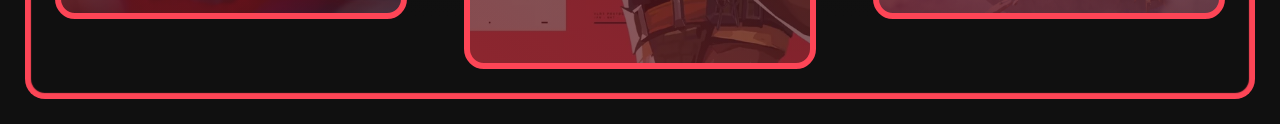
==== commit de11aed3: "2.1" ====
--- a/index.html
+++ b/index.html
@@ -1,95 +1,139 @@
 <!DOCTYPE html>
 <html lang="pt-br">
-<head>    
+<head>
+
+<!-- Link css -->
+    <link rel="stylesheet" href="styles/Home-page.css">
+<!-- link css -->    
+<!-- link js -->
+    <script defer src="Scripts/Home-page.js"></script>
+<!-- link js -->
+
     <meta charset="UTF-8">
     <meta http-equiv="X-UA-Compatible" content="IE=edge">
     <meta name="viewport" content="width=device-width, initial-scale=1.0">
-    <title>Scrim Maker - Valorant</title>
-    <link rel="shortcut icon" href="Assets/icons/favicon.ico" type="image/x-icon">
+    <title>Sorteador</title>
 
-    <link rel="stylesheet" href="styles/style.css">
-    <script src="./scripts/script.js" defer></script>
 </head>
 <body>
-    <header>
-        <div id="titulo">
-            <h1>SORTEADOR</h1>
-            <p>DE SCRIM</p>
-        </div><!-- titulo -->
-    </header>
-    <main>
-        <section id="tsete-agentes">
-            <div class="mapa">
-                <h3>Ascent</h3>
-                <img src="Assets/images/maps/Ascent.png" alt="Ascent">
-            </div>
-        </section>
-        <section id="principal">
-            <div id="container-jogadores">
-                <div id="add-player">
-    
-                    <div id="titulo-add" class="underscore">
-                        <h2>JOGADORES</h2>
-                    </div><!-- titulo-add -->
-                    <div id="jogadores-add">
-                        <textarea name="players-add" autofocus id="players-add" cols="30" rows="10" placeholder="Separe cada jogador por vírgula ou quebra de linha!"></textarea>
-                    </div><!-- jogadores-add -->
-                    <div id="button-add">
-                        <input type="button" value="ADICIONAR">
-                    </div><!-- button-add -->
-                </div><!-- add-player -->
+        <header>
+            <div id="titulo">
+                <h1>Scrim.gg</h1>
+                <p>Valorant</p>
+            </div><!-- titulo -->
+        </header>
+
+        <nav>
+            
+                <button id="btn-mobile" >
+                    <span id="hamburguer"></span>
+                </button>
+                <ul>
+                    <li id="configuracao" class="icons">
+                        <img src="Assets/icons/settings.svg" alt="ícone de configuração">
+                        <p>Configurações</p>
+                    </li><!-- configuracao -->
+
+                    <li id="inicio-menu" class="icons Selecionado"> 
+                        <a target="_self" href="index.html">
+                            <img src="Assets/icons/home.svg" alt="Ícone de página principal">
+                            <p>Início</p>
+                        </a>
+                    </li><!-- inicio-menu -->
+
+                    <li id="jogarores-menu" class="icons">
+                        <a target="_self" href="Pages/Players.html">
+                            <img src="Assets/icons/users.svg" alt="ícone de jogadores">
+                            <p>Sorteador de jogadores</p>
+                        </a>
+                    </li><!-- jogadores-menu -->
+                    
+                    <li id="agentes-menu" class="icons">
+                        <a target="_self" href="Pages/Agents.html">
+                            <img src="Assets/icons/user.svg" alt="ícone de agentes">
+                            <p>Sorteador de agentes</p>
+                        </a>
+                    </li><!-- agentes-menu -->
+                    <li id="mapas-menu" class="icons" >
+                        <a target="_self" href="Pages/Maps.html">
+                            <img src="Assets/icons/globe.svg" alt="ícone de mapa">
+                            <p>Sorteador de mapas</p>
+                        </a>
+                    </li><!-- mapas-menu -->
+                </ul>
+
+            
+        </nav>
+
+        <main>
+            <section id="principal">
+                <div id="container-jogadores">
+                    <div id="add-player">
+        
+                        <div id="titulo-add">
+                            <h2>JOGADORES</h2>
+                        </div><!-- titulo-add -->
+                        <div id="jogadores-add">
+                            <textarea name="players-add" autofocus id="players-add" cols="30" rows="10" placeholder="Separe cada jogador por quebra de linha!"></textarea>
+                        </div><!-- jogadores-add -->
+                        <div id="button-add">
+                            <input type="button" value="ADICIONAR">
+                        </div><!-- button-add -->
+                    </div><!-- add-player -->
 
 
-                <div id="player-list">
-                    <div id="jogadores-adicionados">
-                        <div id="grupo-jogadores">
-                        </div><!-- grupo-jogadores-nomes -->
-                    </div><!--jogadores-adicionados-->
-                    <div id="button-gerar">
-                        <button>
-                            <p>GERAR TIMES</p>
-                            <div id="button-gerar-limite">
-                                <span id="minimo-jogadores">
-                                    <svg xmlns="http://www.w3.org/2000/svg" class="icon icon-tabler icon-tabler-alert-triangle" width="44" height="44" viewBox="0 0 24 24" stroke-width="1.5" stroke="#ffffff" fill="none" stroke-linecap="round" stroke-linejoin="round">
-                                    <path stroke="none" d="M0 0h24v24H0z" fill="none"/>
-                                    <path d="M12 9v2m0 4v.01" />
-                                    <path d="M5 19h14a2 2 0 0 0 1.84 -2.75l-7.1 -12.25a2 2 0 0 0 -3.5 0l-7.1 12.25a2 2 0 0 0 1.75 2.75" />
-                                    </svg>
-                                    Mínimo de 2 jogadores
-                                </span>
-                            </div>
-                        </button>
-                    </div>
-                </div><!-- player-list -->
-            </div><!-- container-jogadores -->
-        </section><!-- principal -->
+                    <div id="player-list">
+                        <div id="jogadores-adicionados">
+                            <div id="grupo-jogadores">
+                                <p>Jogador</p>
+                                <p>Jogador</p>
+                                <p>Jogador</p>
+                                
+                            </div><!-- grupo-jogadores-nomes -->
+                        </div><!--jogadores-adicionados-->
+                        <div id="button-gerar">
+                            <button>
+                                <p>GERAR SORTEIOS</p>
+                                <div id="button-gerar-limite">
+                                    <span> <svg xmlns="http://www.w3.org/2000/svg" class="icon icon-tabler icon-tabler-alert-triangle" width="44" height="44" viewBox="0 0 24 24" stroke-width="1.5" stroke="#ffffff" fill="none" stroke-linecap="round" stroke-linejoin="round">
+                                        <path stroke="none" d="M0 0h24v24H0z" fill="none"/>
+                                        <path d="M12 9v2m0 4v.01" />
+                                        <path d="M5 19h14a2 2 0 0 0 1.84 -2.75l-7.1 -12.25a2 2 0 0 0 -3.5 0l-7.1 12.25a2 2 0 0 0 1.75 2.75" />
+                                      </svg> Mínimo de 2 jogadores</span>
+                                </div>
+                            </button>
+                        </div>
+                    </div><!-- player-list -->
+                </div><!-- container-jogadores -->
+            </section><!-- principal -->
 
-        <section id="fazemos" > 
-            <div id="container-fazemos">
-                <div id="titulo-fazemos" class="underscore">
-                    <h2>O que sorteamos ?</h2>
-                </div><!-- titulo-fazemos -->
+            <section id="fazemos" > 
+                <div id="container-fazemos">
+                    <div id="titulo-fazemos">
+                        <h2>O quê sorteamos ?</h2>
+                    </div><!-- titulo-fazemos -->
 
-                <div id="cards-container">
-                    <div class="card times">
-                        <div class="card-titulo underscore">
-                            <h3>TIMES</h3>
-                        </div><!-- titulo-times -->
-                    </div><!-- times -->
-                    <div class="card agentes">
-                        <div class="card-titulo underscore">
-                            <h3>AGENTES</h3>
-                        </div><!-- titulo-agentes -->
-                    </div><!-- agentes -->
-                    <div class="card mapas">
-                        <div class="card-titulo underscore">
-                            <h3>MAPAS</h3>
-                        </div><!-- titulo-mapas -->
-                    </div><!-- maps -->
-                </div><!-- cards -->
+                    <div id="cards">
+                        <div id="times">
+                            <div id="titulo-times">
+                                <h3>TIMES</h3>
+                            </div><!-- titulo-times -->
+                        </div><!-- times -->
+                        <div id="agentes">
+                            <div id="titulo-agentes">
+                                <h3>AGENTES</h3>
+                            </div><!-- titulo-agentes -->
+                        </div><!-- agentes -->
+                        <div id="mapas">
+                            <div id="titulo-mapas">
+                                <h3>MAPAS</h3>
+                            </div><!-- titulo-mapas -->
+                        </div><!-- maps -->
+                    </div><!-- cards -->
 
-            </div><!-- container-fazemos -->
-        </section><!-- fazemos -->
-    </main>
+
+                </div><!-- container-fazemos -->
+            </section><!-- fazemos -->
+        </main>
 </body>
 </html>--- a/styles/Home-page.css
+++ b/styles/Home-page.css
@@ -0,0 +1,904 @@
+@charset "UTF-8";
+
+
+@import url('https://fonts.googleapis.com/css2?family=Staatliches&display=swap');
+/* font-family: 'Staatliches', cursive; */
+@import url('https://fonts.googleapis.com/css2?family=Roboto:ital,wght@0,100;0,300;0,400;0,500;0,700;0,900;1,100;1,300;1,400;1,500;1,700;1,900&display=swap');
+/* font-family: 'Roboto', sans-serif; */
+
+
+
+:root { 
+    /* palleta */
+    --vermelho : #FD4556;
+    --vermelho-escuro : #53212B;
+    --verde : #00FE75;
+    --preto : #101010;    
+    --cinza : #1C1C1B;
+    --preto-azulado : #20262E;
+
+    /* fonte */
+    --fonte-principal : 'Staatliches', cursive;
+    --fonte-secundaria : 'Roboto', sans-serif;
+}
+
+*{
+    margin: 0;
+    padding: 0;
+    box-sizing: border-box;
+}
+
+
+/* margem vermelha */
+
+html {
+    height: fit-content;
+    background-color: var(--preto);
+
+    display: flex;
+    justify-content: center;
+    align-items: center;
+
+    padding: 25px;
+}
+
+body {
+    height: 100%;
+    width: 100vw;
+
+    position: relative;
+
+    box-shadow: inset 0px 0px 1px 6px var(--vermelho);
+    border-radius: 20px;
+
+    
+    display: flex;
+    flex-direction: column;
+}
+
+
+/* ---- margem vermelha ---- */
+
+
+/* header */
+
+header {
+    width: 100%;
+    height: 200px;
+
+    display: flex;
+    align-items: center;
+    justify-content: center;
+}
+
+    #titulo{
+        display: flex;
+        flex-direction: column;
+        align-items: center;
+        justify-content: center;
+    }
+
+    #titulo h1 {
+        height: 65px;
+
+        color: var(--vermelho);
+
+        font-family: var(--fonte-principal);
+        font-size: 65px;
+        font-weight: 400;
+    }
+
+    #titulo p {
+        color: var(--vermelho-escuro);
+
+        font-family: var(--fonte-principal);
+        font-size: 27px;
+    }
+
+/* ---- header ---- */
+
+/* nav */
+
+nav {
+    height: 20px;
+    width: fit-content;
+
+    position: fixed;
+
+    top: 34px;
+    left:34px;
+
+    display: flex;
+    flex-direction: column;
+    align-items: flex-start;
+    justify-content: flex-start;
+    gap: 25px;
+
+    border-radius: 20px;
+
+    padding: 20px 0px;
+
+    background-color: transparent;
+    transition: .4s;
+}
+
+
+nav ul{
+    display: flex;
+    flex-direction: column;
+    align-items: flex-start;
+    gap: 25px;
+}
+
+    ul a {
+        display: flex;
+        align-items: center;
+
+        text-decoration: none;
+        color: rgba(255, 255, 255, 0.623);
+    }
+
+    #configuracao p {
+        color: var(--vermelho-escuro);
+    }
+
+    .Selecionado img {
+        background-color: var(--vermelho);
+        border-radius: 60%;
+    }
+
+    .Selecionado:hover img {
+        background-color: var(--vermelho-escuro);
+        border-radius: 10px;
+    }
+
+    .Selecionado a {
+        gap: 10px;
+    }
+
+    .icons {
+        display: flex;
+        align-items: center;
+        justify-content: center;
+
+        color: white;
+        
+        font-family: var(--fonte-secundaria);
+        font-size: 16px;
+
+        transition: .4s;
+    } 
+
+
+    .icons img {
+        width: 24px;
+        height: 24px;
+
+        cursor: pointer;
+        box-sizing: content-box;
+        padding: 6px;
+
+        transition: .4s;
+    }
+
+    .icons p {
+        font-size: 16px;
+
+        
+        opacity: 0%;
+
+        transition: .4s;
+    }
+
+    .icons:hover p {
+        font-size: 19px;
+
+        opacity: 100%;
+
+        transition: .4s;
+    }
+    
+
+    .icons:hover img {
+        height: 30px;
+        width: 30px;
+
+
+        transition: .4s;
+    }
+
+    
+
+    #btn-mobile {
+        display: none;
+        width: 25px;
+    }
+    
+
+/* ---- nav ---- */
+
+
+/* main */
+
+main {
+    width: 100%;
+    height: fit-content;
+
+    padding: 80px 0px;
+
+    display: flex;
+    flex-direction: column;
+    align-items: center;
+    gap: 160px;
+}
+
+    /* section principal */
+
+    #principal {
+        max-width: 1920px;
+        width: 100%;
+        height: fit-content;
+
+        display: flex;
+        justify-content: center;
+        align-items: center;
+        flex-wrap: wrap;
+    }
+
+    #container-jogadores {
+        max-width: 1170px;
+        width: 100%;
+        height: 600px;      
+
+        display: flex;
+        justify-content: center;
+        align-items: center;
+    }
+
+    #add-player {
+        height: 100%;
+        width: 50%;
+
+        display: flex;
+        flex-direction: column;
+        justify-content: center;
+        align-items: center;
+        gap: 41px;
+    }
+
+        #titulo-add h2{
+            color: white;
+
+            font-family: var(--fonte-principal);
+            font-size: 46px;
+            font-weight: 400;
+
+            border-bottom: 5px solid var(--vermelho);
+
+        }
+
+        #jogadores-add textarea {
+            width: 435px;
+            height: 402px; 
+            resize: none;
+
+            color: rgb(78, 78, 78);
+
+            font-size: 28px;
+            font-family: var(--fonte-secundaria);
+            font-weight: 400;
+
+            padding: 20px;
+            border-radius: 20px;
+            border: none;
+        }
+
+        #jogadores-add textarea:focus {
+            outline: 3px solid var(--vermelho);
+        }
+
+        #button-add input {
+            width: 150px;
+            height: 50px;
+
+            background-color: var(--verde);
+            color: var(--preto);
+
+            font: 600 20px var(--fonte-secundaria);
+            
+            border: none;
+            cursor: pointer;
+            transition: .2s;
+        }
+
+        #button-add input:hover {
+            background-color: var(--preto-azulado);
+            color: white;
+            transition: .2s;
+        } 
+
+        #button-add input:active {
+            background-color: var(--preto);
+            color: white;
+            transition: .2s;
+        }
+
+
+    #player-list {
+        height: 100%;
+        width: 50%;
+
+        display: flex;
+        flex-direction: column;
+        justify-content: center;
+        align-items: center;
+        gap: 41px;
+    }
+     
+        #jogadores-adicionados {
+            width: 494px;
+            height: 480px;
+
+            padding: 10px 0px;
+
+            background-color: var(--cinza);
+            border: 3px solid var(--verde);
+        }
+
+        #grupo-jogadores {
+            height: 100%;
+            width: 100%;
+
+            display: flex;
+            flex-direction: column;
+            align-items: center;
+            flex-wrap: wrap;
+            gap: 5px;
+        }
+
+        #grupo-jogadores p {
+            width: 180px;
+            min-width: 150px;
+            height: 30px;
+
+            font-family: var(--fonte-secundaria);
+            font-size: 16px;
+
+            background-color: var(--vermelho-escuro);
+            color: white;
+
+            display: flex;
+            justify-content: center;
+            align-items: center;
+
+            padding: 7px;
+
+            border-radius: 10px;
+
+            gap: 1px;
+        }
+
+        #grupo-jogadores p::after {
+            display: flex;
+            align-items: center;
+            justify-content: center;
+
+            content: url(../Assets/icons/x.svg);
+        }
+
+        #grupo-jogadores img {
+            height: 30px;
+            width: 30px;
+        }
+
+        #button-gerar button {
+            display: flex;
+            flex-direction: column;
+            align-items: center;
+            justify-content: space-around;
+
+            gap: 2px;
+
+            width: 280px;
+            height: 68px;
+
+            background-color: var(--vermelho);
+
+            border: none;
+            cursor: pointer;
+            transition: .2s;
+        }
+
+        #button-gerar p {
+            height: 40px;
+
+            color: white;
+
+            font-family: var(--fonte-principal);
+            font-size: 40px;
+            transition: .2s;
+        }
+
+        #button-gerar span {
+            display: flex;
+            justify-content: center;
+            align-items: center;
+
+            color: white;
+
+            font-weight: 400;
+            font-family: var(--fonte-secundaria);
+            font-size: 15px;
+
+            opacity: 70%;
+            transition: .2s;
+        }
+
+        #button-gerar svg {
+            height: 23px;
+            width: 23px;
+            transition: .2s;
+        }
+
+        /* button hover */
+
+        #button-gerar button:hover {
+            background-color: rgb(224, 220, 211);
+            transition: .2s;
+        }
+
+        #button-gerar:hover p{
+            color: var(--preto-azulado);
+            transition: .2s;
+        }
+
+        
+        #button-gerar:hover span{
+            color: var(--preto-azulado);
+            transition: .2s;
+        }
+
+
+        #button-gerar:hover svg {
+            stroke: var(--preto-azulado);
+            transition: .2s;
+        }
+
+        /* ---- button hover ---- */
+
+        /* button active */
+
+        #button-gerar button:active {
+            background-color: black;
+            transition: .2s;
+        }
+
+        #button-gerar:active p{
+            color: white;
+            transition: .2s;
+        }
+
+        
+        #button-gerar:active span{
+            color: white;
+            transition: .2s;
+        }
+
+        #button-gerar:active svg {
+            stroke: white;
+            transition: .2s;
+        }
+
+        /* ---- button active ---- */
+
+    /* ---- section principal ---- */
+
+
+    /* section fazemos */
+
+    #fazemos {
+        width: 100%;
+        height: fit-content;
+
+        display: flex;
+        justify-content: center;
+        align-items: center;
+    }
+
+
+    #container-fazemos {
+        height: fit-content;
+        max-width: 1170px;
+        width: 100%;
+
+
+        gap: 100px;
+        display: flex;
+        flex-direction: column;
+        align-items: center;
+        justify-content: center;
+
+        background: linear-gradient(0deg, #101010 , #10101088), url(../Assets/images/valorant.png);
+        background-repeat: no-repeat;
+        background-position: center;
+        background-size: 60%;
+    }
+
+        #titulo-fazemos h2 {
+            height: 60px;
+
+            color: white;
+
+            border-bottom: 3px solid var(--vermelho);
+
+            font-family: var(--fonte-principal);
+            font-size: 45px;
+            font-weight: 400;
+        }
+
+        #cards {
+            width: 100%;
+
+            display: flex;
+            align-items: center;
+            justify-content: space-between;
+            gap: 57px;
+        }
+
+            #times {
+                height: 394px;
+                width: 352px;
+
+                display: flex;
+                align-items: center;
+                justify-content: center;
+
+                background: linear-gradient(0deg, rgba(0, 0, 0, 0.33), rgba(0, 0, 0, 0.33)), linear-gradient(38.89deg, rgba(199, 52, 66, 0.7) 1.96%, rgba(0, 0, 0, 0.35) 102.38%), url(../Assets/images/player.jpg);
+                background-repeat: no-repeat;
+                background-position: center;
+                background-size: 620px;
+
+                border-radius: 20px;
+                border: 6px solid var(--vermelho);
+
+                transition: .8s;
+
+                cursor: pointer;
+            }
+
+            #times:hover {
+                background-size: 750px;
+
+                transition: .8s;
+            }
+
+                #titulo-times h3{
+                    color: white;
+
+                    font-family: var(--fonte-secundaria);
+                    font-size: 40px;
+
+                    border-bottom: 2px solid var(--vermelho);
+
+                    transition: .8s;
+                }
+
+                #times:hover > #titulo-times h3 {
+                    font-size: 35px;
+                    transition: .8s;
+                }
+
+            #agentes {
+                height: 394px;
+                width: 352px;
+
+                margin-bottom: -100px;
+
+                display: flex;
+                align-items: center;
+                justify-content: center;
+
+                background: linear-gradient(0deg, rgba(0, 0, 0, 0.33), rgba(0, 0, 0, 0.33)), linear-gradient(38.89deg, rgba(199, 52, 66, 0.7) 1.96%, rgba(0, 0, 0, 0.35) 102.38%), url(../Assets/images/agent.png);
+                background-repeat: no-repeat;
+                background-position: center;
+                background-size: 700px;
+
+                border-radius: 20px;
+                border: 6px solid var(--vermelho);
+
+                transition: .8s;
+
+                cursor: pointer;
+            }
+
+            #agentes:hover {
+                background-size: 850px;
+
+                transition: .8s;
+            }
+
+                #titulo-agentes h3{
+                    color: white;
+
+                    font-family: var(--fonte-secundaria);
+                    font-size: 40px;
+
+                    border-bottom: 2px solid var(--vermelho);
+
+                    transition: .8s;
+                }
+
+                #agentes:hover > #titulo-agentes h3 {
+                    font-size: 30px;
+                    transition: .8s;
+                }
+
+
+            #mapas {
+                height: 394px;
+                width: 352px;
+
+                display: flex;
+                align-items: center;
+                justify-content: center;
+
+                background: linear-gradient(0deg, rgba(0, 0, 0, 0.33), rgba(0, 0, 0, 0.33)), linear-gradient(38.89deg, rgba(199, 52, 66, 0.7) 1.96%, rgba(0, 0, 0, 0.35) 102.38%), url(../Assets/images/mapa.png);
+                background-repeat: no-repeat;
+                background-position: center;
+                background-size: 700px;
+
+                border-radius: 20px;
+                border: 6px solid var(--vermelho);
+
+                transition: .8s;
+
+                cursor: pointer;
+            }
+
+            #mapas:hover {
+                background-size: 850px;
+
+                transition: .8s;
+            }
+
+                #titulo-mapas h3{
+                    color: white;
+
+                    font-family: var(--fonte-secundaria);
+                    font-size: 40px;
+
+                    border-bottom: 2px solid var(--vermelho);
+
+                    transition: .8s;
+                }
+
+                #mapas:hover > #titulo-mapas h3 {
+                    font-size: 30px;
+                    transition: .8s;
+                }
+    /* ---- section fazemos ---- */
+
+
+    /* media queries */
+    
+    @media screen and (max-width: 1250px) {
+        html {
+            padding: 15px;
+        }
+      
+        body {
+            box-shadow: inset 0px 0px 1px 3px var(--vermelho);
+        }
+
+        main {
+            gap: 200px;
+        }
+
+        #principal {
+            height: fit-content;
+        }
+
+        #container-jogadores {
+            height: fit-content;
+
+            display: flex;
+            flex-direction: column;
+
+            gap: 40px;
+        }
+
+        #add-player {
+            width: 85%;
+        }
+
+            #jogadores-add textarea {
+                width: 100%;
+                min-width: 330px;
+
+                height: fit-content;
+                min-height: 300px;
+            }
+
+            #jogadores-adicionados {
+                width: 100%;
+                min-width: 330px;
+
+                height: fit-content;
+                min-height: 250px;
+                max-height: 550px;
+            }
+            
+
+                #grupo-jogadores {
+                    max-height: 550px;
+                    width: 100%;
+                }
+
+                #grupo-jogadores p {
+                    
+
+                    width: 140px;
+                    min-width: 140px;
+                    height: 30px;
+
+                    font-size: 14px;
+                }
+
+    
+        #container-fazemos {
+            background: none;
+        }        
+
+            #cards {
+                flex-direction: column;
+    
+            }
+
+                #times {
+                    width: 50%;
+                    min-width: 300px;
+                }
+
+
+                #agentes {
+                    width: 50%;
+                    min-width: 300px;
+
+                    margin: 0;
+                }
+
+                #mapas {
+                    width: 50%;
+                    min-width: 300px;
+                }
+
+
+
+
+
+           
+
+
+        nav {
+            top: 10px;
+            left: 20px;
+        }
+
+            nav.active {
+                width : 300px;
+                height: 400px;
+                padding: 0px 20px;
+
+                top: 30px;
+
+                z-index: 2000;
+
+                background-color: var(--preto);
+
+                transition: .4s;
+            }
+
+
+            #hamburguer::before, #hamburguer::after {
+                transform: rotate(0deg);
+
+                transition: .4s;
+            }
+
+            nav.active #hamburguer {
+                border-top: transparent;
+                transition: .4s;
+
+                transition: .4s;
+            }
+
+            nav.active #hamburguer::before {
+                transform: rotate(135deg);
+                transition: .4s;
+                position: relative;
+
+                bottom: -3.5px;
+            }
+
+            nav.active #hamburguer::after {
+                transform: rotate(-135deg);
+                position: relative;
+                transition: .4s;
+
+                top: -3.5px;
+            }
+
+            nav ul {
+                display: flex;
+                flex-direction: column;
+                align-items: flex-start;
+
+
+                height: 0px;
+
+                overflow-y: hidden;
+
+                transition: .4s;
+            }
+
+
+            nav.active ul {
+                display: flex;
+                align-items: flex-start;
+                height: 280px;
+
+                transition: .4s;
+            }
+
+            nav.active a {
+                display: flex;
+                align-items: center;
+            }
+
+            #btn-mobile {
+                display: flex;
+                align-items: center;
+                justify-content: center;
+
+                padding: .5rem 1rem ;
+
+                font-size: 1rem;
+
+                border: none;
+
+                background: var(--preto);
+                border-radius: 10px;
+                padding: 20px 15px;
+
+                box-sizing: content-box;
+
+                cursor: pointer;
+            }    
+
+            #hamburguer {
+                width: 20px;
+                transition: .4s;
+
+                border-top: 2px solid var(--vermelho);
+            }
+
+            #hamburguer::after, #hamburguer::before {
+                width: 20px;
+                height: 2px;
+                background-color: var(--vermelho);
+
+                content: '';
+
+                display: block;
+
+                margin-top: 5px;
+            }
+
+            .icons p {
+                opacity: 100%;
+            }
+    }
+
+    /* media queries */
+
+/* ---- main ---- */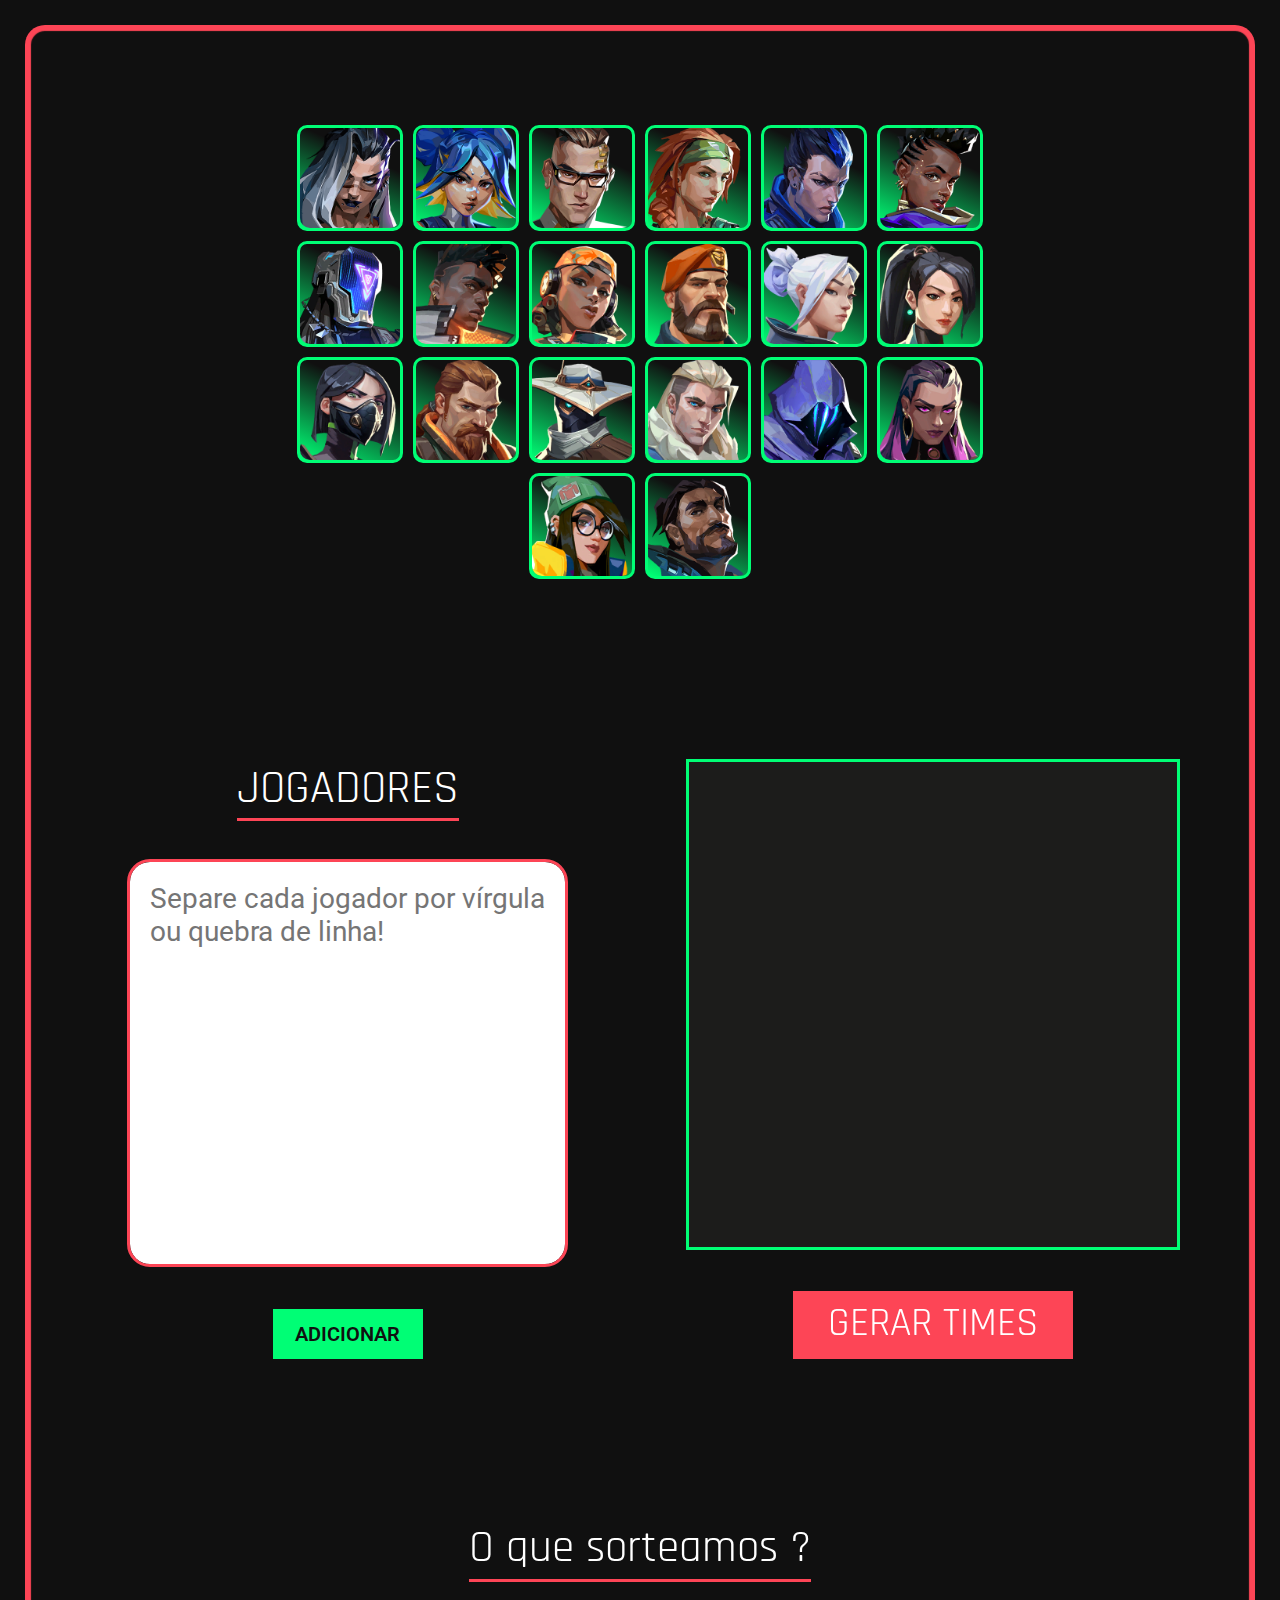
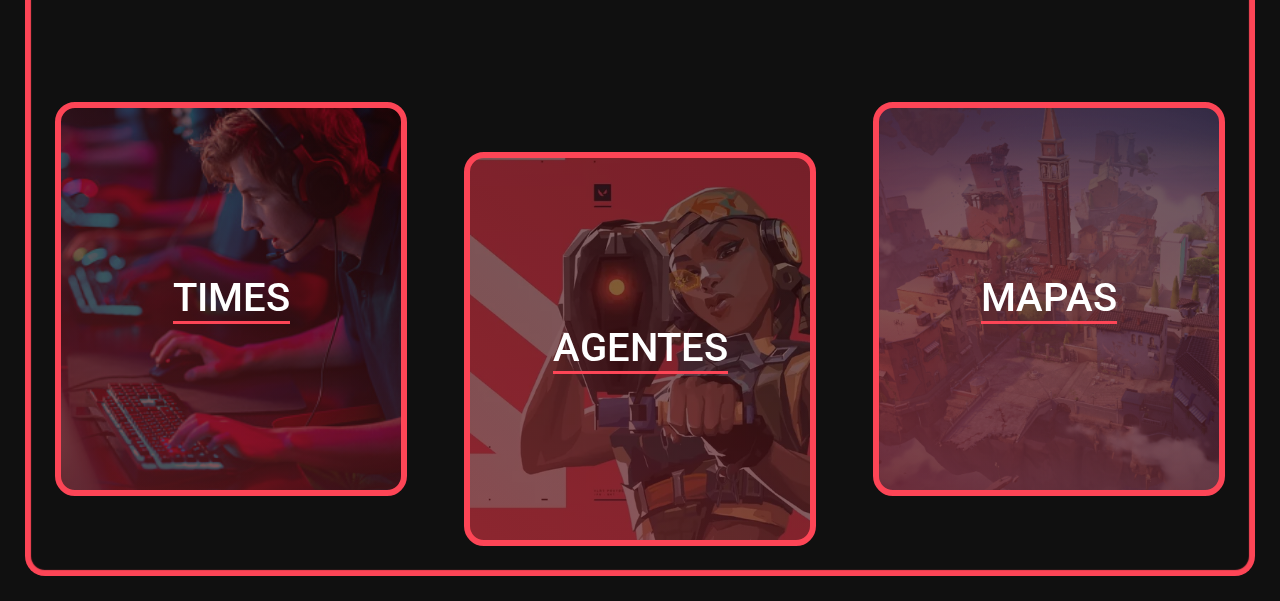
==== commit 323e27b7: "laoded agents" ====
--- a/index.html
+++ b/index.html
@@ -1,139 +1,85 @@
 <!DOCTYPE html>
 <html lang="pt-br">
-<head>
-
-<!-- Link css -->
-    <link rel="stylesheet" href="styles/Home-page.css">
-<!-- link css -->    
-<!-- link js -->
-    <script defer src="Scripts/Home-page.js"></script>
-<!-- link js -->
-
+<head>    
     <meta charset="UTF-8">
     <meta http-equiv="X-UA-Compatible" content="IE=edge">
     <meta name="viewport" content="width=device-width, initial-scale=1.0">
-    <title>Sorteador</title>
+    <title>Scrim Maker - Valorant</title>
+    <link rel="shortcut icon" href="Assets/icons/favicon.ico" type="image/x-icon">
 
+    <link rel="stylesheet" href="styles/style.css">
+    <script src="./scripts/script.js" defer></script>
 </head>
 <body>
-        <header>
-            <div id="titulo">
-                <h1>Scrim.gg</h1>
-                <p>Valorant</p>
-            </div><!-- titulo -->
-        </header>
+    <main>
+        <section id="teste-agentes"></section>
 
-        <nav>
-            
-                <button id="btn-mobile" >
-                    <span id="hamburguer"></span>
-                </button>
-                <ul>
-                    <li id="configuracao" class="icons">
-                        <img src="Assets/icons/settings.svg" alt="ícone de configuração">
-                        <p>Configurações</p>
-                    </li><!-- configuracao -->
-
-                    <li id="inicio-menu" class="icons Selecionado"> 
-                        <a target="_self" href="index.html">
-                            <img src="Assets/icons/home.svg" alt="Ícone de página principal">
-                            <p>Início</p>
-                        </a>
-                    </li><!-- inicio-menu -->
-
-                    <li id="jogarores-menu" class="icons">
-                        <a target="_self" href="Pages/Players.html">
-                            <img src="Assets/icons/users.svg" alt="ícone de jogadores">
-                            <p>Sorteador de jogadores</p>
-                        </a>
-                    </li><!-- jogadores-menu -->
-                    
-                    <li id="agentes-menu" class="icons">
-                        <a target="_self" href="Pages/Agents.html">
-                            <img src="Assets/icons/user.svg" alt="ícone de agentes">
-                            <p>Sorteador de agentes</p>
-                        </a>
-                    </li><!-- agentes-menu -->
-                    <li id="mapas-menu" class="icons" >
-                        <a target="_self" href="Pages/Maps.html">
-                            <img src="Assets/icons/globe.svg" alt="ícone de mapa">
-                            <p>Sorteador de mapas</p>
-                        </a>
-                    </li><!-- mapas-menu -->
-                </ul>
-
-            
-        </nav>
-
-        <main>
-            <section id="principal">
-                <div id="container-jogadores">
-                    <div id="add-player">
-        
-                        <div id="titulo-add">
-                            <h2>JOGADORES</h2>
-                        </div><!-- titulo-add -->
-                        <div id="jogadores-add">
-                            <textarea name="players-add" autofocus id="players-add" cols="30" rows="10" placeholder="Separe cada jogador por quebra de linha!"></textarea>
-                        </div><!-- jogadores-add -->
-                        <div id="button-add">
-                            <input type="button" value="ADICIONAR">
-                        </div><!-- button-add -->
-                    </div><!-- add-player -->
+        <section id="principal">
+            <div id="container-jogadores">
+                <div id="add-player">
+    
+                    <div id="titulo-add" class="underscore">
+                        <h2>JOGADORES</h2>
+                    </div><!-- titulo-add -->
+                    <div id="jogadores-add">
+                        <textarea name="players-add" autofocus id="players-add" cols="30" rows="10" placeholder="Separe cada jogador por vírgula ou quebra de linha!"></textarea>
+                    </div><!-- jogadores-add -->
+                    <div id="button-add">
+                        <input type="button" value="ADICIONAR">
+                    </div><!-- button-add -->
+                </div><!-- add-player -->
 
 
-                    <div id="player-list">
-                        <div id="jogadores-adicionados">
-                            <div id="grupo-jogadores">
-                                <p>Jogador</p>
-                                <p>Jogador</p>
-                                <p>Jogador</p>
-                                
-                            </div><!-- grupo-jogadores-nomes -->
-                        </div><!--jogadores-adicionados-->
-                        <div id="button-gerar">
-                            <button>
-                                <p>GERAR SORTEIOS</p>
-                                <div id="button-gerar-limite">
-                                    <span> <svg xmlns="http://www.w3.org/2000/svg" class="icon icon-tabler icon-tabler-alert-triangle" width="44" height="44" viewBox="0 0 24 24" stroke-width="1.5" stroke="#ffffff" fill="none" stroke-linecap="round" stroke-linejoin="round">
-                                        <path stroke="none" d="M0 0h24v24H0z" fill="none"/>
-                                        <path d="M12 9v2m0 4v.01" />
-                                        <path d="M5 19h14a2 2 0 0 0 1.84 -2.75l-7.1 -12.25a2 2 0 0 0 -3.5 0l-7.1 12.25a2 2 0 0 0 1.75 2.75" />
-                                      </svg> Mínimo de 2 jogadores</span>
-                                </div>
-                            </button>
-                        </div>
-                    </div><!-- player-list -->
-                </div><!-- container-jogadores -->
-            </section><!-- principal -->
+                <div id="player-list">
+                    <div id="jogadores-adicionados">
+                        <div id="grupo-jogadores">
+                        </div><!-- grupo-jogadores-nomes -->
+                    </div><!--jogadores-adicionados-->
+                    <div id="button-gerar">
+                        <button>
+                            <p>GERAR TIMES</p>
+                            <div id="button-gerar-limite">
+                                <span id="minimo-jogadores">
+                                    <svg xmlns="http://www.w3.org/2000/svg" class="icon icon-tabler icon-tabler-alert-triangle" width="44" height="44" viewBox="0 0 24 24" stroke-width="1.5" stroke="#ffffff" fill="none" stroke-linecap="round" stroke-linejoin="round">
+                                    <path stroke="none" d="M0 0h24v24H0z" fill="none"/>
+                                    <path d="M12 9v2m0 4v.01" />
+                                    <path d="M5 19h14a2 2 0 0 0 1.84 -2.75l-7.1 -12.25a2 2 0 0 0 -3.5 0l-7.1 12.25a2 2 0 0 0 1.75 2.75" />
+                                    </svg>
+                                    Mínimo de 2 jogadores
+                                </span>
+                            </div>
+                        </button>
+                    </div>
+                </div><!-- player-list -->
+            </div><!-- container-jogadores -->
+        </section><!-- principal -->
 
-            <section id="fazemos" > 
-                <div id="container-fazemos">
-                    <div id="titulo-fazemos">
-                        <h2>O quê sorteamos ?</h2>
-                    </div><!-- titulo-fazemos -->
+        <section id="fazemos" > 
+            <div id="container-fazemos">
+                <div id="titulo-fazemos" class="underscore">
+                    <h2>O que sorteamos ?</h2>
+                </div><!-- titulo-fazemos -->
 
-                    <div id="cards">
-                        <div id="times">
-                            <div id="titulo-times">
-                                <h3>TIMES</h3>
-                            </div><!-- titulo-times -->
-                        </div><!-- times -->
-                        <div id="agentes">
-                            <div id="titulo-agentes">
-                                <h3>AGENTES</h3>
-                            </div><!-- titulo-agentes -->
-                        </div><!-- agentes -->
-                        <div id="mapas">
-                            <div id="titulo-mapas">
-                                <h3>MAPAS</h3>
-                            </div><!-- titulo-mapas -->
-                        </div><!-- maps -->
-                    </div><!-- cards -->
+                <div id="cards-container">
+                    <div class="card times">
+                        <div class="card-titulo underscore">
+                            <h3>TIMES</h3>
+                        </div><!-- titulo-times -->
+                    </div><!-- times -->
+                    <div class="card agentes">
+                        <div class="card-titulo underscore">
+                            <h3>AGENTES</h3>
+                        </div><!-- titulo-agentes -->
+                    </div><!-- agentes -->
+                    <div class="card mapas">
+                        <div class="card-titulo underscore">
+                            <h3>MAPAS</h3>
+                        </div><!-- titulo-mapas -->
+                    </div><!-- maps -->
+                </div><!-- cards -->
 
-
-                </div><!-- container-fazemos -->
-            </section><!-- fazemos -->
-        </main>
+            </div><!-- container-fazemos -->
+        </section><!-- fazemos -->
+    </main>
 </body>
 </html>--- a/styles/style.css
+++ b/styles/style.css
@@ -0,0 +1,609 @@
+@charset "UTF-8";
+
+@import url(minireset.css); /* reset for css */
+
+@import url('https://fonts.googleapis.com/css2?family=Staatliches&display=swap');
+/* font-family: 'Staatliches', cursive; */
+
+@import url('https://fonts.googleapis.com/css2?family=Roboto:ital,wght@0,100;0,300;0,400;0,500;0,700;0,900;1,100;1,300;1,400;1,500;1,700;1,900&display=swap');
+/* font-family: 'Roboto', sans-serif; */
+
+@import url('https://fonts.googleapis.com/css2?family=Rajdhani:wght@700&display=swap');
+/* font-family: 'Rajdhani', sans-serif; */
+
+:root { 
+    /* palleta */
+    --vermelho : #FD4556;
+    --vermelho-escuro : #53212B;
+    --verde : #00FE75;
+    --preto : #101010;    
+    --cinza : #1C1C1B;
+    --preto-azulado : #20262E;
+
+    /* fonte */
+    --fonte-principal : 'Rajdhani', cursive;
+    --fonte-secundaria : 'Roboto', sans-serif;
+}
+
+/* margem vermelha */
+
+html {
+    height: fit-content;
+    background-color: var(--preto);
+
+    display: flex;
+    justify-content: center;
+    align-items: center;
+
+    padding: 25px;
+}
+
+body {
+    height: 100%;
+    width: 100vw;
+
+    box-shadow: inset 0px 0px 1px 6px var(--vermelho);
+    border-radius: 20px;
+
+    display: flex;
+    flex-direction: column;
+}
+
+/* TESTES */
+
+#teste-agentes {
+    max-width: 800px;
+    height: fit-content;
+    display: flex;
+        flex-direction: row;
+        flex-wrap: wrap;
+        justify-content: center;
+        align-items: center;
+        gap: 10px;
+
+    padding: 20px;
+}
+
+.agente {
+    border-radius: 10px;
+    cursor: pointer;
+}
+
+.agente img {
+    width: 100px;
+    border-radius: 10px;
+    display: flex;
+    transition: .4s ease;
+}
+    /* ATIVO */
+    .ativo {
+        align-items: center;
+        border: 3px solid var(--verde);
+        
+        background: linear-gradient(25deg, var(--verde) 1%, transparent 70%);
+    }
+    
+    .ativo:hover img {
+        filter: saturate(0%);
+        transition: .4s ease;
+    }
+
+    /* INATIVO */
+    .inativo {
+        align-items: center;
+        border: 3px solid var(--vermelho);
+        
+        background: linear-gradient(25deg, var(--vermelho) 1%, transparent 70%);
+    }
+
+    .inativo img {
+        filter: saturate(0%);
+    }
+    
+    .inativo:hover img {
+        filter: saturate(100%);
+        transition: .4s ease;
+    }
+
+
+.underscore {
+    border-bottom: 3px solid var(--vermelho);
+}
+/* TESTES */
+
+/* ---- margem vermelha ---- */
+
+
+/* header */
+
+header {
+    width: 100%;
+    height: 200px;
+
+    display: flex;
+    align-items: center;
+    justify-content: center;
+}
+
+    #titulo{
+        display: flex;
+        flex-direction: column;
+        align-items: center;
+        justify-content: center;
+        position: relative;
+        width: fit-content;
+        user-select: none;
+    }
+
+    #titulo h1 {
+        --altura: 65px;
+        height: var(--altura);
+        font-size: var(--altura);
+
+        color: var(--vermelho);
+
+        font-family: var(--fonte-principal);
+        
+    }
+
+    #titulo p {
+        color: var(--vermelho-escuro);
+
+        font-family: var(--fonte-principal);
+        font-size: 27px;
+    }
+    #titulo p::before,
+    #titulo p::after {
+        position: absolute;
+        content: "";
+        height: 2px;
+        width: 30%;
+        background-color: #FD4556;
+    }
+
+    #titulo p::after {
+        bottom: 16px;
+        left: 0;
+    }
+
+    #titulo p::before {
+        bottom: 16px;
+        right: 0;
+    }
+
+/* ---- header ---- */
+
+/* main */
+
+main {
+    width: 100%;
+    height: fit-content;
+
+    padding: 80px 0px;
+
+    display: flex;
+    flex-direction: column;
+    align-items: center;
+    gap: 160px;
+}
+
+    /* section principal */
+
+    #principal {
+        max-width: 1920px;
+        width: 100%;
+        height: fit-content;
+
+        display: flex;
+        justify-content: center;
+        align-items: center;
+        flex-wrap: wrap;
+    }
+
+    #container-jogadores {
+        max-width: 1170px;
+        width: 100%;
+        height: 600px;      
+
+        display: flex;
+        justify-content: center;
+        align-items: center;
+    }
+
+    #add-player {
+        height: 100%;
+        width: 50%;
+
+        display: flex;
+        flex-direction: column;
+        justify-content: center;
+        align-items: center;
+        gap: 41px;
+    }
+
+        #titulo-add h2{
+            color: white;
+
+            font-family: var(--fonte-principal);
+            font-size: 46px;
+        }
+
+        #jogadores-add textarea {
+            width: 435px;
+            height: 402px; 
+            resize: none;
+
+            color: rgb(78, 78, 78);
+
+            font-size: 28px;
+            font-family: var(--fonte-secundaria);
+            font-weight: 400;
+
+            padding: 20px;
+            border-radius: 20px;
+            border: none;
+        }
+
+        #jogadores-add textarea:focus {
+            outline: 3px solid var(--vermelho);
+        }
+
+        #button-add input {
+            width: 150px;
+            height: 50px;
+
+            background-color: var(--verde);
+            color: var(--preto);
+
+            font: 600 20px var(--fonte-secundaria);
+            
+            border: none;
+            cursor: pointer;
+            transition: .2s;
+        }
+
+        #button-add input:hover {
+            background-color: var(--preto-azulado);
+            color: white;
+            transition: .2s;
+        } 
+
+        #button-add input:active {
+            background-color: var(--preto);
+            color: white;
+            transition: .2s;
+        }
+
+
+    #player-list {
+        height: 100%;
+        width: 50%;
+
+        display: flex;
+        flex-direction: column;
+        justify-content: center;
+        align-items: center;
+        gap: 41px;
+    }
+
+        .insuficiente {
+            border: 3px solid var(--vermelho) !important; 
+            transition: .4s ease-in-out;
+        }
+     
+        #jogadores-adicionados {
+            width: 494px;
+            height: 596px;
+
+            padding: 20px;
+
+            background-color: var(--cinza);
+            border: 3px solid var(--verde);
+
+            transition: .4s ease-in-out;
+        }
+
+        #grupo-jogadores {
+            height: 100%;
+            width: 100%;
+
+            display: flex;
+            flex-direction: column;
+            align-items: center;
+            flex-wrap: wrap;
+            gap: 5px;
+        }
+
+        #grupo-jogadores p {
+            min-width: 171px;
+            height: 50px;
+
+            font-family: var(--fonte-secundaria);
+            font-size: 17px;
+            text-transform: uppercase;
+
+            background-color: var(--vermelho-escuro);
+            color: white;
+
+            display: flex;
+            justify-content: center;
+            align-items: center;
+            gap: 1px;
+
+            padding: 7px;
+
+            border-radius: 10px;
+            transition: .4s ease;
+        }
+
+        #grupo-jogadores p:hover::after {
+            content: url(../Assets/icons/x.svg);
+            cursor: pointer;
+            transition: .4s ease;
+        }
+
+        #grupo-jogadores img {
+            height: 30px;
+            width: 30px;
+        }
+
+        #button-gerar button {
+            display: flex;
+            flex-direction: column;
+            align-items: center;
+            justify-content: space-around;
+
+            gap: 2px;
+
+            width: 280px;
+            height: 68px;
+
+            background-color: var(--vermelho);
+
+            border: none;
+            cursor: pointer;
+            transition: .2s;
+        }
+
+        #button-gerar p {
+            height: 40px;
+
+            color: white;
+
+            font-family: var(--fonte-principal);
+            font-size: 40px;
+            transition: .2s;
+        }
+
+        #minimo-jogadores {
+            display: none;
+            justify-content: center;
+            align-items: center;
+
+            color: white;
+
+            font-weight: 400;
+            font-family: var(--fonte-secundaria);
+            font-size: 15px;
+
+            opacity: 70%;
+            transition: .2s;
+        }
+
+        #minimo-jogadores svg {
+            height: 23px;
+            width: 23px;
+            transition: .2s;
+        }
+
+        /* button hover */
+
+        #button-gerar button:hover {
+            background-color: rgb(224, 220, 211);
+            transition: .2s;
+        }
+
+        #button-gerar:hover span,
+        #button-gerar:hover p {
+            color: var(--preto-azulado);
+            transition: .2s;
+        }
+
+        #button-gerar:hover svg {
+            stroke: var(--preto-azulado);
+            transition: .2s;
+        }
+
+        /* ---- button hover ---- */
+
+        /* button active */
+
+        #button-gerar button:active {
+            background-color: black;
+            transition: .2s;
+        }
+
+        #button-gerar:active p,
+        #button-gerar:active span {
+            color: white;
+            transition: .2s;
+        }
+
+        #button-gerar:active svg {
+            stroke: white;
+            transition: .2s;
+        }
+
+        /* ---- button active ---- */
+
+    /* ---- section principal ---- */
+
+
+    /* section fazemos */
+
+    #fazemos {
+        width: 100%;
+        height: fit-content;
+
+        display: flex;
+        justify-content: center;
+        align-items: center;
+    }
+
+    #container-fazemos {
+        height: fit-content;
+        max-width: 1170px;
+        width: 100%;
+
+
+        gap: 120px;
+        display: flex;
+        flex-direction: column;
+        align-items: center;
+        justify-content: center;
+    }
+
+        #titulo-fazemos h2 {
+            height: 60px;
+
+            color: white;
+
+            font-family: var(--fonte-principal);
+            font-size: 45px;
+        }
+
+        #cards-container {
+            width: 100%;
+
+            display: flex;
+            align-items: center;
+            justify-content: space-between;
+            gap: 57px;
+        }
+            .times {
+                background: linear-gradient(0deg, rgba(0, 0, 0, 0.33), rgba(0, 0, 0, 0.33)), linear-gradient(38.89deg, rgba(199, 52, 66, 0.7) 1.96%, rgba(0, 0, 0, 0.35) 102.38%), url(../Assets/images/player.jpg);
+            }
+            
+            .agentes {
+                background: linear-gradient(0deg, rgba(0, 0, 0, 0.33), rgba(0, 0, 0, 0.33)), linear-gradient(38.89deg, rgba(199, 52, 66, 0.7) 1.96%, rgba(0, 0, 0, 0.35) 102.38%), url(../Assets/images/agent.png);
+                
+                margin-bottom: -100px;
+            }
+            
+            .mapas {
+                background: linear-gradient(0deg, rgba(0, 0, 0, 0.33), rgba(0, 0, 0, 0.33)), linear-gradient(38.89deg, rgba(199, 52, 66, 0.7) 1.96%, rgba(0, 0, 0, 0.35) 102.38%), url(../Assets/images/mapa.png);
+
+            }
+
+            .card {
+                height: 394px;
+                width: 352px;
+
+                display: flex;
+                align-items: center;
+                justify-content: center;
+
+                background-repeat: no-repeat;
+                background-position: center;
+                background-size: 700px;
+
+                border-radius: 20px;
+                border: 6px solid var(--vermelho);
+
+                transition: .8s;
+
+                cursor: pointer;
+            }
+
+            .card:hover {
+                background-size: 850px;
+
+                transition: .8s;
+            }
+
+                .card-titulo h3{
+                    color: white;
+
+                    font-family: var(--fonte-secundaria);
+                    font-size: 40px;
+                    font-weight: 500;
+
+                    transition: .8s;
+                }
+
+                .card:hover > .card-titulo h3 {
+                    font-size: 35px;
+                    transition: .8s;
+                }
+
+    /* ---- section fazemos ---- */
+
+
+    /* media queries */
+    
+    @media screen and (max-width: 1250px) {
+        html {
+            padding: 15px;
+        }
+      
+        body {
+            box-shadow: inset 0px 0px 1px 3px var(--vermelho);
+            gap: 200px;
+        }
+
+        main {
+            gap: 350px;
+        }
+
+        #principal {
+            height: fit-content;
+        }
+
+        #container-jogadores {
+            display: flex;
+            flex-direction: column;
+
+            gap: 40px;
+        }
+
+            #jogadores-add textarea {
+                width: 100%;
+                min-width: 330px;
+
+                height: 300px;
+                min-height: 300px;
+            }
+
+            #jogadores-adicionados {
+                width: 100%;
+                min-width: 330px;
+
+                height: fit-content;
+                min-height: 250px;
+                max-height: 550px;
+            }
+            
+                #grupo-jogadores p {
+                    min-width: 171px;
+                    height: 30px;
+
+                    font-size: 14px;
+                }
+
+            #cards-container {
+                flex-direction: column;
+            }
+
+                .agentes {
+                    margin: 0;
+                }
+
+                .card {
+                    width: 50%;
+                    min-width: 300px;
+                }
+    }
+
+    /* media queries */
+
+/* ---- main ---- */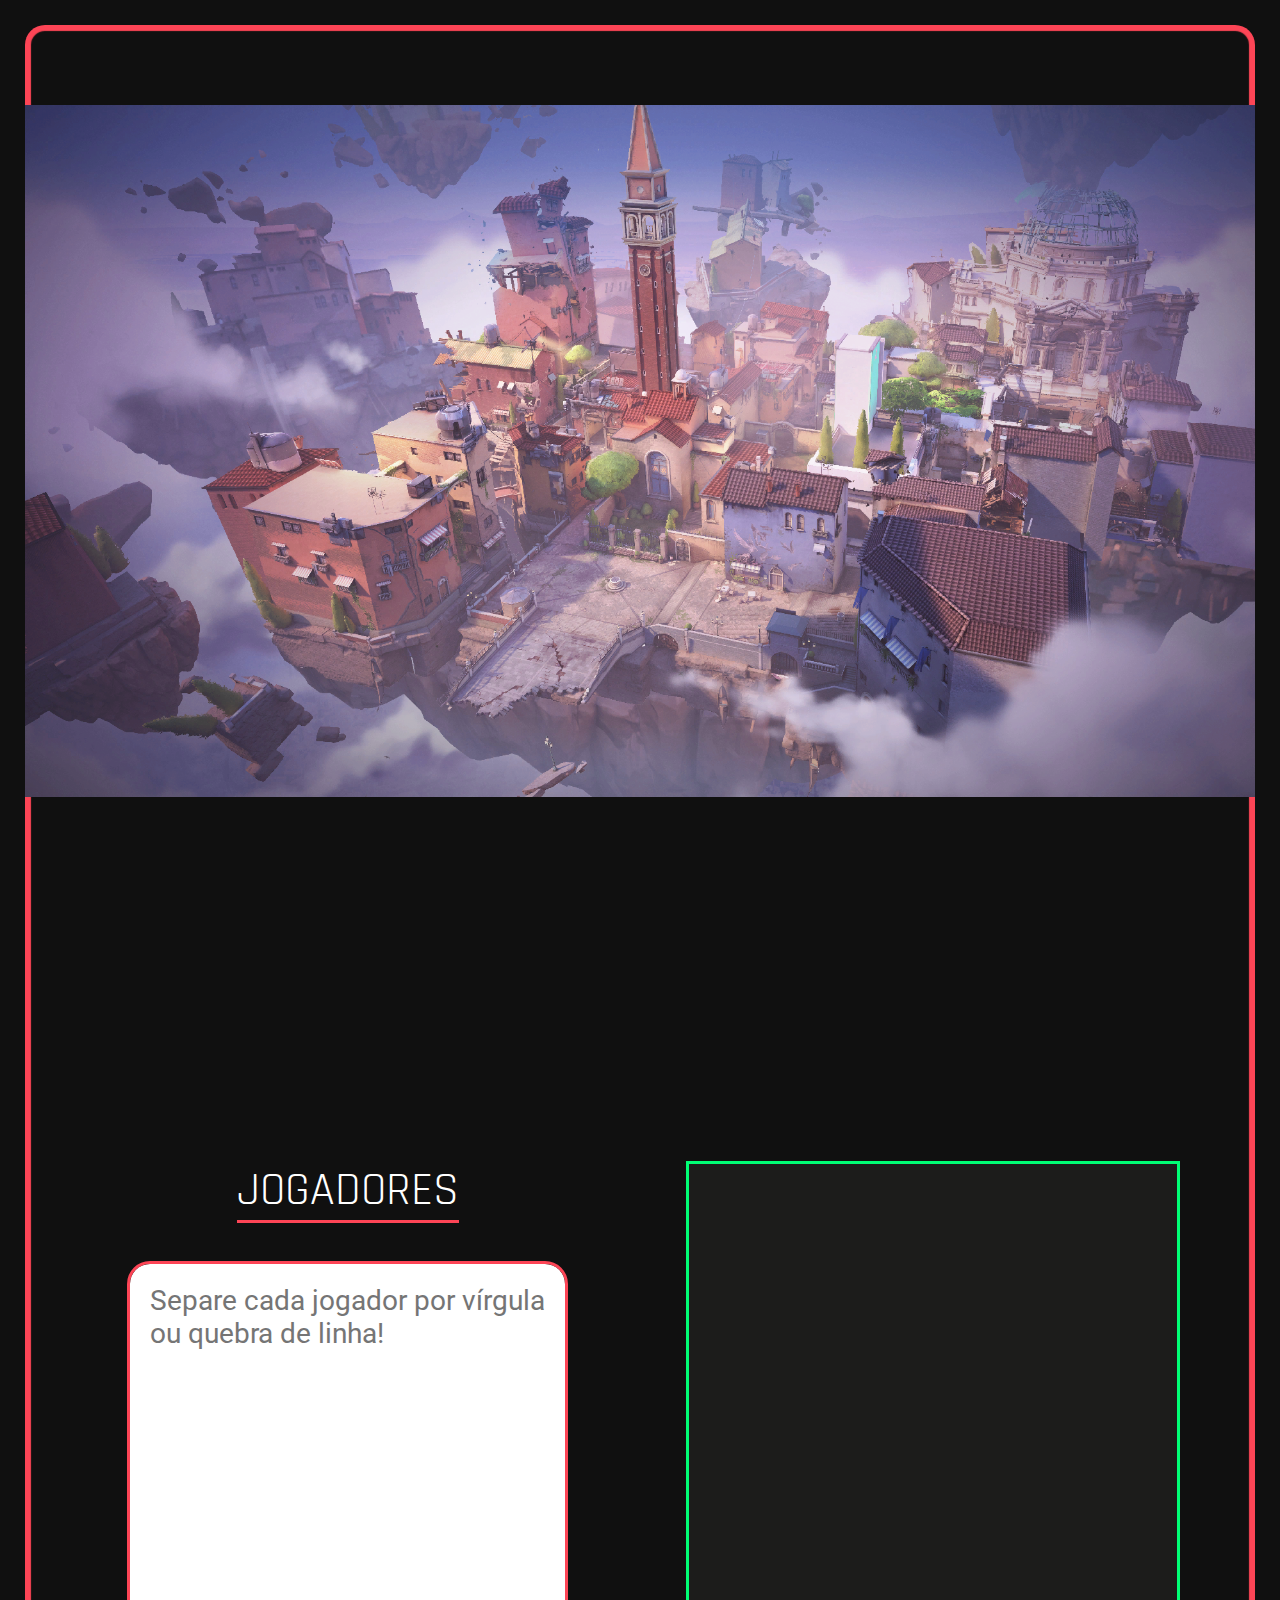
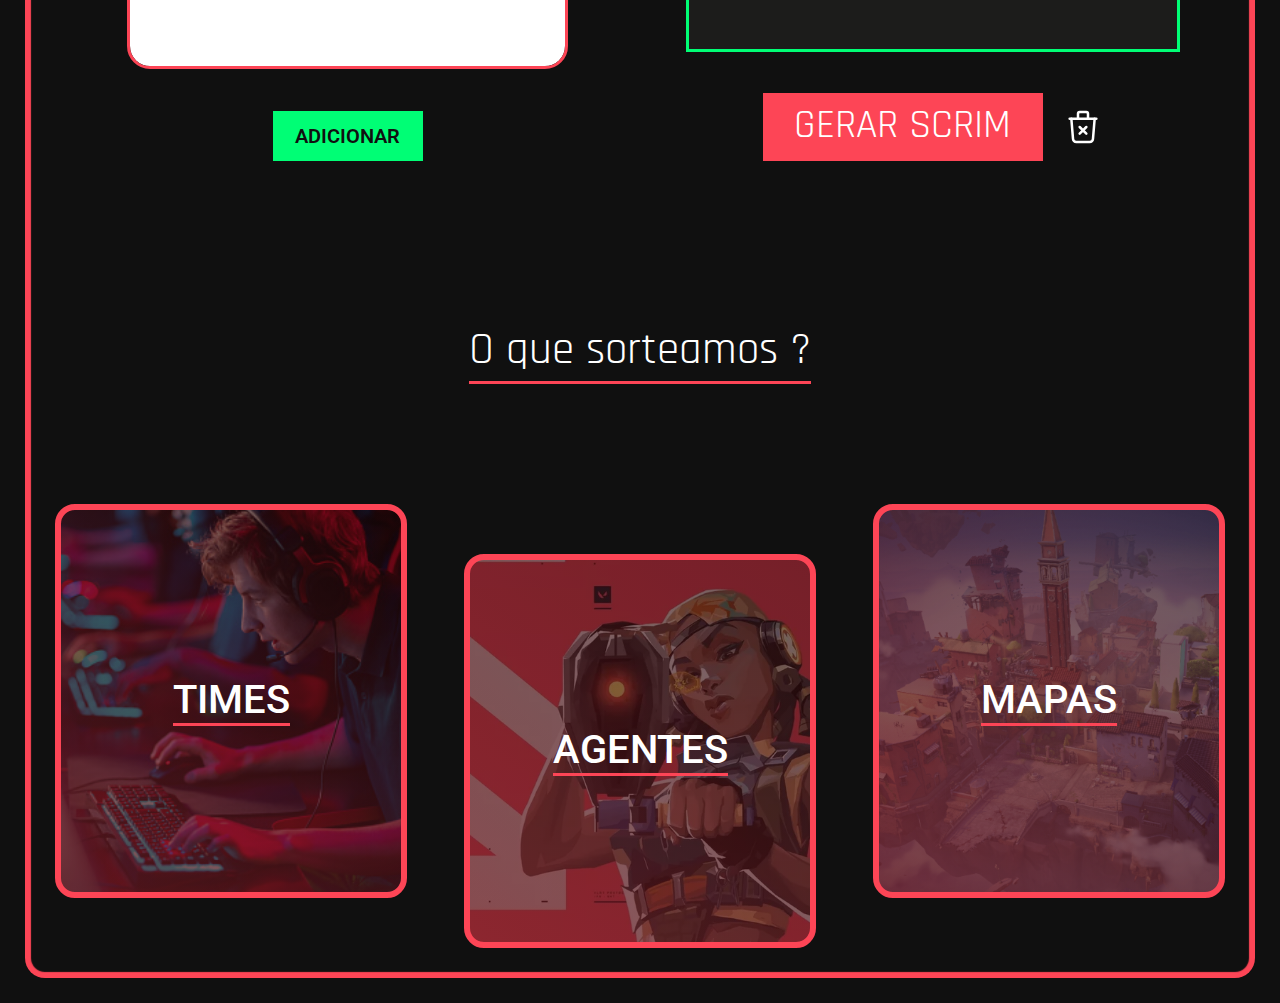
==== commit f07c9788: "função clear e times" ====
--- a/index.html
+++ b/index.html
@@ -12,6 +12,10 @@
 </head>
 <body>
     <main>
+        <section id="teste-mapas">
+            <img src="Assets/images/maps/Ascent.png" alt="Ascent">
+        </section>
+
         <section id="teste-agentes"></section>
 
         <section id="principal">
@@ -35,11 +39,13 @@
                         <div id="grupo-jogadores">
                         </div><!-- grupo-jogadores-nomes -->
                     </div><!--jogadores-adicionados-->
-                    <div id="button-gerar">
-                        <button>
-                            <p>GERAR TIMES</p>
-                            <div id="button-gerar-limite">
+                    
+                    <div id="button-gerar-container">
+                        <button id="button-gerar">
+                            <p>GERAR SCRIM</p>
+                            <div>
                                 <span id="minimo-jogadores">
+                                    <!-- ALERTA -->
                                     <svg xmlns="http://www.w3.org/2000/svg" class="icon icon-tabler icon-tabler-alert-triangle" width="44" height="44" viewBox="0 0 24 24" stroke-width="1.5" stroke="#ffffff" fill="none" stroke-linecap="round" stroke-linejoin="round">
                                     <path stroke="none" d="M0 0h24v24H0z" fill="none"/>
                                     <path d="M12 9v2m0 4v.01" />
@@ -49,6 +55,14 @@
                                 </span>
                             </div>
                         </button>
+                        <!-- LIXEIRA -->
+                        <svg id="limpar" xmlns="http://www.w3.org/2000/svg" class="icon icon-tabler icon-tabler-trash-x" width="40" height="40" viewBox="0 0 24 24" stroke-width="1.5" stroke="#fff" fill="none" stroke-linecap="round" stroke-linejoin="round">
+                            <path stroke="none" d="M0 0h24v24H0z" fill="none"></path>
+                            <path d="M4 7h16"></path>
+                            <path d="M5 7l1 12a2 2 0 0 0 2 2h8a2 2 0 0 0 2 -2l1 -12"></path>
+                            <path d="M9 7v-3a1 1 0 0 1 1 -1h4a1 1 0 0 1 1 1v3"></path>
+                            <path d="M10 12l4 4m0 -4l-4 4"></path>
+                        </svg>
                     </div>
                 </div><!-- player-list -->
             </div><!-- container-jogadores -->
--- a/styles/style.css
+++ b/styles/style.css
@@ -347,7 +347,15 @@
             width: 30px;
         }
 
-        #button-gerar button {
+        #button-gerar-container {
+            display: flex;
+                flex-direction: row;
+                align-items: center;
+                justify-content: space-between;
+                gap: 20px;
+        }
+
+        #button-gerar {
             display: flex;
             flex-direction: column;
             align-items: center;
@@ -365,7 +373,7 @@
             transition: .2s;
         }
 
-        #button-gerar p {
+        #button-gerar-container p {
             height: 40px;
 
             color: white;
@@ -397,19 +405,50 @@
         }
 
         /* button hover */
-
-        #button-gerar button:hover {
+        #limpar:hover {
+            stroke: var(--vermelho);
+            cursor: pointer;
+        }
+
+        /* SHAKE ANIMATION */
+        .shake-animation {
+            animation: shake 0.8s cubic-bezier(.36,.07,.19,.97) both;
+            transform: translate3d(0, 0, 0);
+            backface-visibility: hidden;
+            perspective: 1000px;
+          }
+        
+        @keyframes shake {
+            10%, 90% {
+            transform: translate3d(-1px, 0, 0);
+            }
+            
+            20%, 80% {
+            transform: translate3d(2px, 0, 0);
+            }
+        
+            30%, 50%, 70% {
+            transform: translate3d(-4px, 0, 0);
+            }
+        
+            40%, 60% {
+            transform: translate3d(4px, 0, 0);
+            }
+        }
+        /* SHAKE ANIMATION */
+
+        #button-gerar:hover {
             background-color: rgb(224, 220, 211);
             transition: .2s;
         }
 
         #button-gerar:hover span,
-        #button-gerar:hover p {
+        #button-gerar:hover p {          
             color: var(--preto-azulado);
             transition: .2s;
         }
 
-        #button-gerar:hover svg {
+        #button-gerar-container:hover button > svg {
             stroke: var(--preto-azulado);
             transition: .2s;
         }
@@ -418,18 +457,18 @@
 
         /* button active */
 
-        #button-gerar button:active {
+        #button-gerar:active {
             background-color: black;
             transition: .2s;
         }
 
-        #button-gerar:active p,
-        #button-gerar:active span {
-            color: white;
-            transition: .2s;
-        }
-
-        #button-gerar:active svg {
+        #button-gerar-container:active p,
+        #button-gerar-container:active span {
+            color: white;
+            transition: .2s;
+        }
+
+        #button-gerar-container:active svg {
             stroke: white;
             transition: .2s;
         }
